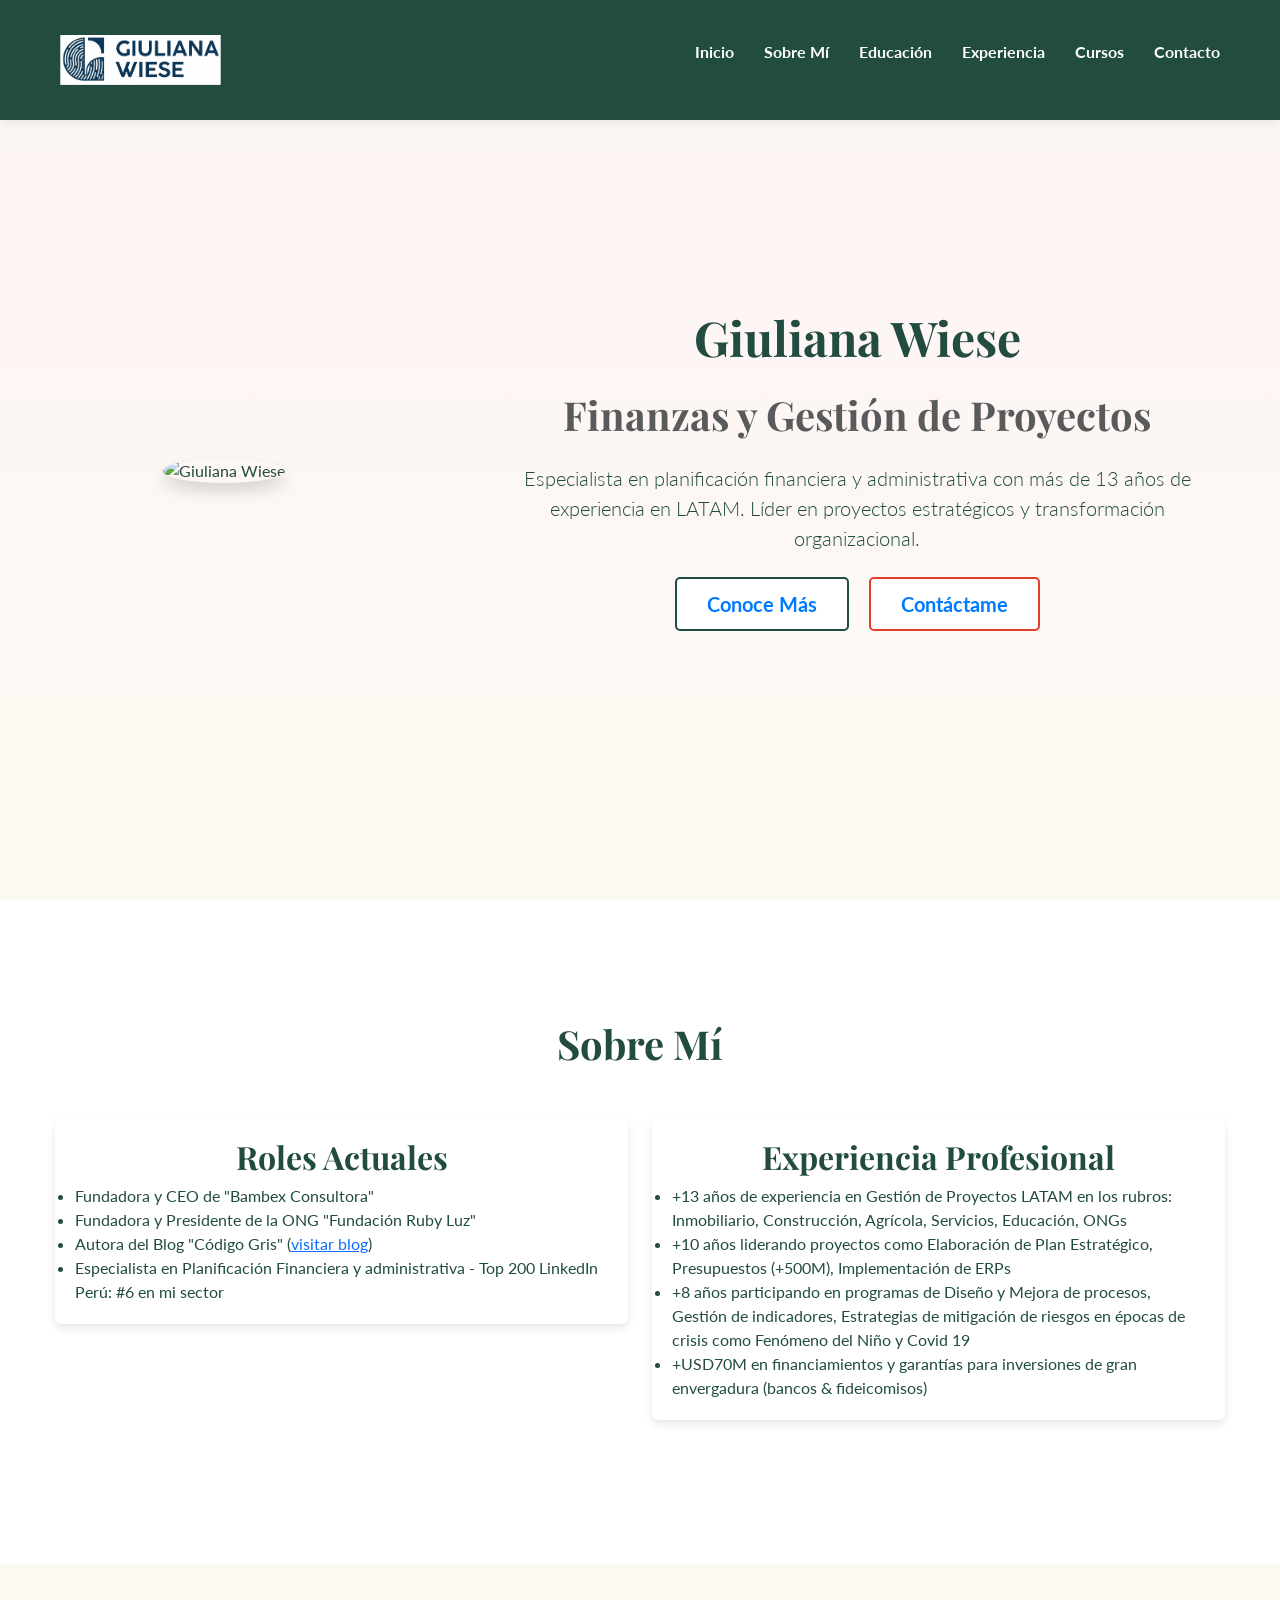
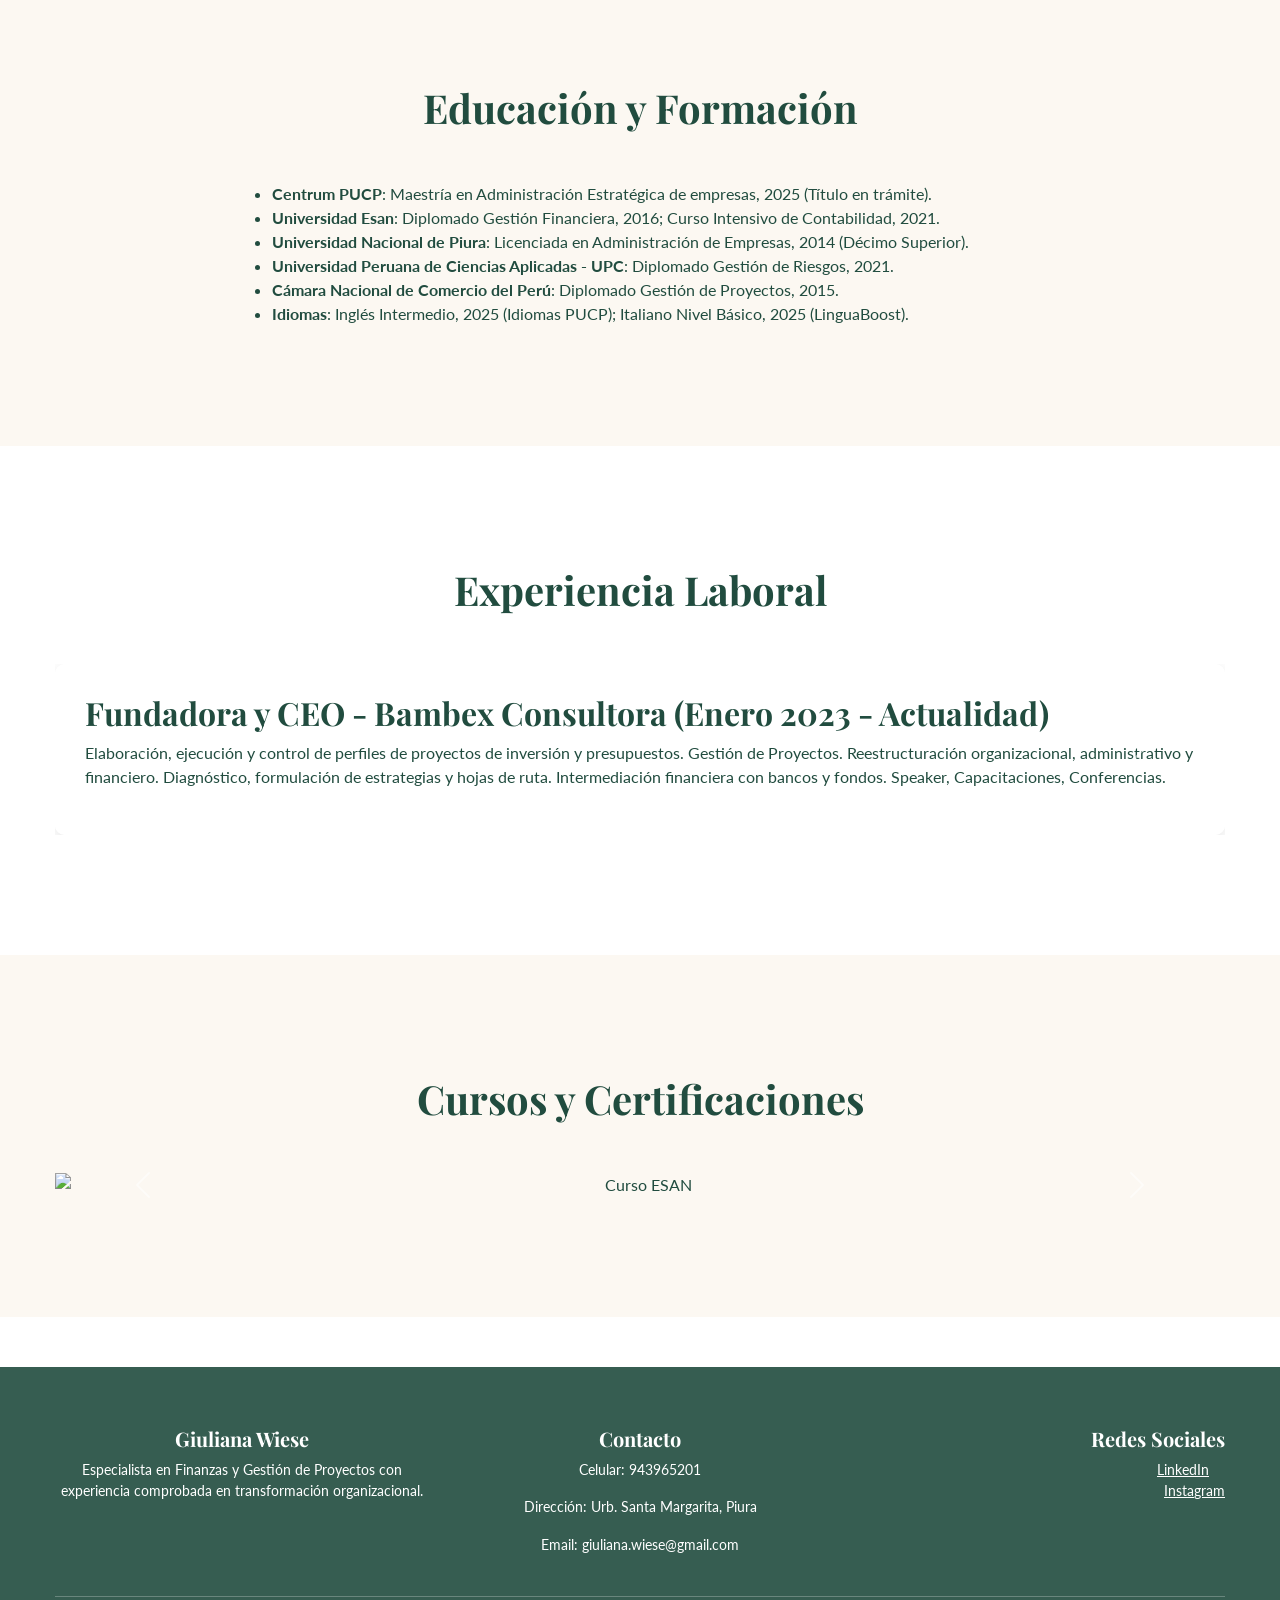
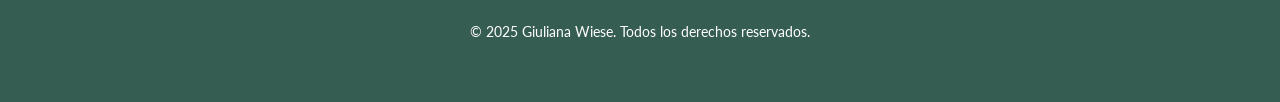
==== index.html @ 608adc3a "fg" ====
<!DOCTYPE html>
<html lang="es">
<head>
    <meta charset="UTF-8">
    <meta name="viewport" content="width=device-width, initial-scale=1.0">
    <title>Giuliana Wiese</title>

    <!-- LOGO IDEA - ICONO DEL NAVEGADOR -->
    <link rel="shortcut icon" href="IMG/logo Giuliana Wiese.svg" type="image/x-icon">

    <!-- Bootstrap CSS -->
    <link href="https://cdn.jsdelivr.net/npm/bootstrap@5.3.3/dist/css/bootstrap.min.css" rel="stylesheet">
    <!-- Google Fonts -->
    <link href="https://fonts.googleapis.com/css2?family=Playfair+Display:wght@400;700&family=Lato:wght@300;400;700&display=swap" rel="stylesheet">

    <link rel="stylesheet" href="css/styles.css">
</head>
<body class="page-gradient">
    <script src="https://kit.fontawesome.com/812c8ee19a.js" crossorigin="anonymous"></script>

<header class="header">
    <div class="container">
        <img src="IMG/Giuliana Wiese.svg" alt="Logo Giuliana Wiese" class="logo">
        
        <button class="nav-toggle" aria-label="Abrir menú">
            <i class="fa-solid fa-bars"></i>
        </button>

        <nav class="nav">
            <ul class="nav-menu">
                <li><a href="#inicio">Inicio</a></li>
                <li><a href="#sobre-mi">Sobre Mí</a></li>
                <li><a href="#educacion">Educación</a></li>
                <li><a href="#proyectos">Experiencia</a></li>
                <li><a href="#cursos">Cursos</a></li>
                <li><a href="#footer">Contacto</a></li>
            </ul>
        </nav>
    </div>
</header>

    <section id="inicio" class="hero">
        <div class="container">
            <div class="row align-items-center">
                <div class="col-md-4 col-12 text-center">
                    <img src="https://media.licdn.com/dms/image/v2/D4E03AQEKpZfNexnn1A/profile-displayphoto-crop_800_800/B4EZsaO39dKgAI-/0/1765671667204?e=1768435200&v=beta&t=50oir6DM-C23G1KbTkxs_FndCdaPCpqLBqgyTLRrye8" alt="Giuliana Wiese" class="hero-photo img-fluid rounded-circle shadow">
                </div>
                <div class="col-md-8 col-12">
                    <h1 class="mb-4">Giuliana Wiese</h1>
                    <h2 class="mb-4 text-muted">Finanzas y Gestión de Proyectos</h2>
                    <p class="lead mb-4">Especialista en planificación financiera y administrativa con más de 13 años de experiencia en LATAM. Líder en proyectos estratégicos y transformación organizacional.</p>
                    <a href="#sobre-mi" class="btn btn-lg me-3">Conoce Más</a>
                    <a href="wa.link/rp80px" class="btn btn-outline-accent btn-lg">Contáctame</a>
                </div>
            </div>
        </div>
    </section>

    <section id="sobre-mi" class="section">
        <div class="container">
            <h2>Sobre Mí</h2>
            <div class="row text-center mt-5">
                <div class="col-md-6 mb-4">
                    <div class="metric-card">
                        <i class="fas fa-user-tie fa-3x mb-3"></i>
                        <h3>Roles Actuales</h3>
                        <ul class="activity-list">
                            <li>Fundadora y CEO de "Bambex Consultora"</li>
                            <li>Fundadora y Presidente de la ONG "Fundación Ruby Luz"</li>
                            <li>Autora del Blog "Código Gris" (<a href="https://codigogris.blogspot.com/" target="_blank">visitar blog</a>)</li>
                            <li>Especialista en Planificación Financiera y administrativa - Top 200 LinkedIn Perú: #6 en mi sector</li>
                        </ul>
                    </div>
                </div>
                <div class="col-md-6 mb-4">
                    <div class="metric-card">
                        <i class="fas fa-briefcase fa-3x mb-3"></i>
                        <h3>Experiencia Profesional</h3>
                        <ul class="activity-list">
                            <li>+13 años de experiencia en Gestión de Proyectos LATAM en los rubros: Inmobiliario, Construcción, Agrícola, Servicios, Educación, ONGs</li>
                            <li>+10 años liderando proyectos como Elaboración de Plan Estratégico, Presupuestos (+500M), Implementación de ERPs</li>
                            <li>+8 años participando en programas de Diseño y Mejora de procesos, Gestión de indicadores, Estrategias de mitigación de riesgos en épocas de crisis como Fenómeno del Niño y Covid 19</li>
                            <li>+USD70M en financiamientos y garantías para inversiones de gran envergadura (bancos & fideicomisos)</li>
                        </ul>
                    </div>
                </div>
            </div>
        </div>
    </section>

    <section id="educacion" class="section bg-light">
        <div class="container">
            <h2>Educación y Formación</h2>
            <ul>
                <li><strong>Centrum PUCP</strong>: Maestría en Administración Estratégica de empresas, 2025 (Título en trámite).</li>
                <li><strong>Universidad Esan</strong>: Diplomado Gestión Financiera, 2016; Curso Intensivo de Contabilidad, 2021.</li>
                <li><strong>Universidad Nacional de Piura</strong>: Licenciada en Administración de Empresas, 2014 (Décimo Superior).</li>
                <li><strong>Universidad Peruana de Ciencias Aplicadas - UPC</strong>: Diplomado Gestión de Riesgos, 2021.</li>
                <li><strong>Cámara Nacional de Comercio del Perú</strong>: Diplomado Gestión de Proyectos, 2015.</li>
                <li><strong>Idiomas</strong>: Inglés Intermedio, 2025 (Idiomas PUCP); Italiano Nivel Básico, 2025 (LinguaBoost).</li>
            </ul>
        </div>
    </section>

    <section id="proyectos" class="section">
        <div class="container">
            <h2>Experiencia Laboral</h2>
            <div id="proyectosCarousel" class="carousel slide" data-bs-ride="carousel">
                <div class="carousel-inner">
                    <div class="carousel-item active">
                        <div class="proyecto">
                            <h3>Fundadora y CEO - Bambex Consultora (Enero 2023 - Actualidad)</h3>
                            <p>Elaboración, ejecución y control de perfiles de proyectos de inversión y presupuestos. Gestión de Proyectos. Reestructuración organizacional, administrativo y financiero. Diagnóstico, formulación de estrategias y hojas de ruta. Intermediación financiera con bancos y fondos. Speaker, Capacitaciones, Conferencias.</p>
                        </div>
                    </div>
                    <div class="carousel-item">
                        <div class="proyecto">
                            <h3>Jefa de Administración y Finanzas - Inmobiliaria Miraflores del Perú SAC (Febrero 2015 - Diciembre 2022)</h3>
                            <p>Negociación en tasaciones de USD50M (aumento 80%). Reestructuración de deuda USD30M. Gestión Reactiva Perú S/.10M. Automatización de reportes (reducción de 15 días a 1). Elaboración y control de presupuestos USD50M-500M. Intermediación con bancos, manejo de garantías.</p>
                        </div>
                    </div>
                    <div class="carousel-item">
                        <div class="proyecto">
                            <h3>Analista de Proyectos Nacionales - Grupo Inversiones San José SAC (Mayo 2014 - Enero 2015)</h3>
                            <p>Reconstrucción de flujo de caja de 8 años en 4 meses. Implementación ERP Nisira en 3 meses. Elaboración de proyecciones inmobiliarias y agrícolas de 10+ años. Control presupuestal y evaluación de procesos.</p>
                        </div>
                    </div>
                </div>
                <button class="carousel-control-prev" type="button" data-bs-target="#proyectosCarousel" data-bs-slide="prev">
                    <span class="carousel-control-prev-icon" aria-hidden="true"></span>
                    <span class="visually-hidden">Previous</span>
                </button>
                <button class="carousel-control-next" type="button" data-bs-target="#proyectosCarousel" data-bs-slide="next">
                    <span class="carousel-control-next-icon" aria-hidden="true"></span>
                    <span class="visually-hidden">Next</span>
                </button>
            </div>
        </div>
    </section>

    <section id="cursos" class="section bg-light">
        <div class="container">
            <h2>Cursos y Certificaciones</h2>
            <div id="cursosCarousel" class="carousel slide" data-bs-ride="carousel">
                <div class="carousel-inner">
                    <div class="carousel-item active">
                        <img src="https://capacitaciones.fri-esan.edu.pe/upload/certificates/174352535967ec15ef58862-certificado%20curso%20.png" alt="Curso ESAN" class="d-block w-100">
                    </div>
                    <div class="carousel-item">
                        <img src="https://media.licdn.com/dms/image/v2/D4E22AQFYQ2NC1xnrow/feedshare-shrink_800/B4EZf3nHykHIAo-/0/1752205920283?e=2147483647&v=beta&t=PQYi19k3oQAfQqUS75nJ3C7Ima34NGa8TEet9ImayVM" alt="Curso PUCP" class="d-block w-100">
                    </div>
                    <div class="carousel-item">
                        <img src="https://postgrado.upc.edu.pe/landings/images/certificados/certificacion-en-lean-construction-management.jpg" alt="Curso UPC" class="d-block w-100">
                    </div>
                </div>
                <button class="carousel-control-prev" type="button" data-bs-target="#cursosCarousel" data-bs-slide="prev">
                    <span class="carousel-control-prev-icon" aria-hidden="true"></span>
                    <span class="visually-hidden">Previous</span>
                </button>
                <button class="carousel-control-next" type="button" data-bs-target="#cursosCarousel" data-bs-slide="next">
                    <span class="carousel-control-next-icon" aria-hidden="true"></span>
                    <span class="visually-hidden">Next</span>
                </button>
            </div>
        </div>
    </section>

    <footer id="footer" class="footer">
        <div class="container">
            <div class="row">
                <div class="col-md-4">
                    <h5>Giuliana Wiese</h5>
                    <p>Especialista en Finanzas y Gestión de Proyectos con experiencia comprobada en transformación organizacional.</p>
                </div>
                <div class="col-md-4">
                    <h5>Contacto</h5>
                    <p><i class="fas fa-phone"></i> Celular: 943965201</p>
                    <p><i class="fas fa-map-marker-alt"></i> Dirección: Urb. Santa Margarita, Piura</p>
                    <p><i class="fas fa-envelope"></i> Email: giuliana.wiese@gmail.com</p>
                </div>
                <div class="col-md-4 text-md-end">
                    <h5>Redes Sociales</h5>
                    <a href="https://pe.linkedin.com/in/giuliana-wiese" target="_blank" class="text-white me-3"><i class="fab fa-linkedin"></i> LinkedIn</a><br>
                    <a href="https://www.instagram.com/giuliana.wiese/" target="_blank" class="text-white"><i class="fab fa-instagram"></i> Instagram</a>
                </div>
            </div>
            <hr class="my-4">
            <p class="mb-0">© 2025 Giuliana Wiese. Todos los derechos reservados.</p>
        </div>
    </footer>

    <script src="js/script.js"></script>
    <!-- Bootstrap JS -->
    <script src="https://cdn.jsdelivr.net/npm/bootstrap@5.3.3/dist/js/bootstrap.bundle.min.js"></script>
    <script>
    const navToggle = document.querySelector(".nav-toggle");
    const navMenu = document.querySelector(".nav");

    navToggle.addEventListener("click", () => {
        navMenu.classList.toggle("active");
    });
    </script>
</body>
</html>
---- css/styles.css ----
/* Reset básico */
* {
    margin: 0;
    padding: 0;
    box-sizing: border-box;
}

:root {
    --blue-50: #e9f5ff;
    --primary: #214C3F; /* Verde oscuro predominante */
    --accent: #E33E2B; /* Rojo sutil */
    --background: #FCF8F2; /* Crema claro */
    --text: #214C3F; /* Verde oscuro */
    --shadow: rgba(33, 76, 63, 0.1);
}

body {
    font-family: 'Lato', sans-serif;
    background: linear-gradient(180deg, var(--background) 0%, rgba(227, 62, 43, 0.05) 30%, rgba(252, 248, 242, 0.9) 70%, var(--background) 100%);
    background-attachment: fixed;
    background-repeat: no-repeat;
    background-size: cover;
    color: var(--text);
}

/* Tipografía profesional */
h1, h2, h3, h4, h5, h6 {
    font-family: 'Playfair Display', serif;
    font-weight: 700;
    color: var(--primary-dark);
}

h1 {
    font-size: 3rem;
}

h2 {
    font-size: 2.5rem;
}

h3 {
    font-size: 2rem;
}

/* Ensure html/body take full height so gradient fills page */
html, body {
    height: 100%;
}

/* Class applied to body to guarantee gradient covers full viewport and content */
.page-gradient {
    min-height: 100vh;
}

.container {
    max-width: 1200px;
    margin: 20px auto;
    padding: 0 15px;
}

.header {
    background: var(--primary);
    box-shadow: 0 2px 10px var(--shadow);
    position: fixed;
    width: 100%;
    top: 0;
    z-index: 1000;
}

.header .container {
    display: flex;
    justify-content: space-between;
    align-items: center;
    padding: 15px 20px;
}

.logo {
    height: 50px;
}

.nav ul {
    display: flex;
    list-style: none;
}

.nav ul li {
    margin-left: 30px;
}

.nav ul li a {
    text-decoration: none;
    color: #ffffff; /* blanco sobre header azul */
    font-weight: bold;
    transition: color 0.3s;
}

.nav ul li a:hover {
    color: #cfeaff;
}

.btn {
    background-color: var(--primary);
    color: #ffffff;
    padding: 10px 30px;
    border-radius: 5px;
    text-decoration: none;
    font-weight: bold;
    transition: background-color 0.3s;
    border: 2px solid var(--primary);
}
.btn:hover {
    background-color: var(--accent);
    border-color: var(--accent);
}

.btn-outline-accent {
    background-color: transparent;
    color: var(--accent);
    border: 2px solid var(--accent);
}

.btn-outline-accent:hover {
    background-color: var(--accent);
    color: white;
}

.hero .col-md-4 {
    padding-right: 3rem;
}

.hero .col-md-8 {
    padding-left: 3rem;
}

@media (max-width: 767px) {
    .hero .col-md-4,
    .hero .col-md-8 {
        padding-left: 1rem;
        padding-right: 1rem;
    }
    
    .hero-photo {
        max-width: 200px;
    }
}

.hero {
    background: transparent;
    min-height: 100vh;
    display: flex;
    align-items: center;
    justify-content: center;
    position: relative;
    padding: 100px 20px 60px; /* Top padding for fixed header */
    text-align: center;
}

.hero-content {
    position: relative;
    z-index: 1;
    display: flex;
    justify-content: space-between;
    align-items: center;
    width: 100%;
    max-width: 1200px;
    padding: 0 20px;
}

.hero-left {
    flex: 1;
    text-align: left;
}

.hero-left h1 {
    font-size: 4rem;
    margin-bottom: 20px;
}

.hero-left p {
    font-size: 1.5rem;
    margin-bottom: 30px;
}

.hero-right {
    flex: 1;
    display: flex;
    justify-content: flex-end;
}

.hero-photo {
    max-width: 400px;
    opacity: 1;
    border-radius: 20%;
}

.btn {
    background-color: #ffffff;
    color: #007bff;
    padding: 10px 30px;
    border-radius: 5px;
    text-decoration: none;
    font-weight: bold;
    transition: background-color 0.3s;
}

.btn:hover {
    background-color: #e6f0ff;
}

.section {
    padding: 100px 0;
    text-align: center;
    background: transparent;
}

.section h2 {
    font-size: 2.5rem;
    margin-bottom: 50px;
    color: var(--primary-dark);
}

.bg-light {
    background: var(--background) !important;
}

.section ul {
    list-style-type: disc;
    max-width: 800px;
    margin: 0 auto;
    text-align: left;
}

.bg-light {
    background: transparent;
}

.proyectos-grid {
    display: grid;
    grid-template-columns: repeat(auto-fit, minmax(300px, 1fr));
    gap: 30px;
}

.proyecto {
    background: rgba(255,255,255,0.95);
    padding: 30px;
    border-radius: 10px;
    box-shadow: 0 4px 15px rgba(0, 0, 0, 0.1);
    text-align: left;
}

.metric-card {
    background: rgba(255,255,255,0.95);
    border-radius: 8px;
    padding: 20px;
    box-shadow: 0 4px 8px rgba(0,0,0,0.1);
    transition: transform 0.3s ease;
    text-align: center;
}

.metric-card:hover {
    transform: translateY(-5px);
}

.metric-card i {
    color: var(--primary);
}

.activity-list li {
    transition: transform 0.3s ease;
}

.activity-list li:hover {
    transform: scale(1.05);
}

.activity-list {
    text-align: left;
    list-style: none;
    padding: 0;
}

.cursos-grid {
    display: flex;
    justify-content: center;
    gap: 30px;
    flex-wrap: wrap;
}

.cursos-grid img {
    width: 300px;
    height: auto;
    border-radius: 10px;
    box-shadow: 0 4px 15px rgba(0, 0, 0, 0.1);
}

.footer {
    background: linear-gradient(to right, var(--primary-dark), var(--primary));
    color: white;
    text-align: center;
    padding: 20px 0;
    margin-top: 50px;
}

/* Estilo del botón */
.nav-toggle {
    display: none; /* Se oculta en PC */
    background: transparent;
    border: none;
    cursor: pointer;
    /* Estilo del icono de FontAwesome */
    font-size: 30px; 
    color: #333; 
}

/* Responsivo */
@media (max-width: 768px) {
    .hero-content {
        flex-direction: column;
    }
    .hero-left {
        text-align: center;
    }
    .hero-right {
        margin-top: 20px;
        justify-content: center;
    }
    .hero-left h1 {
        font-size: 3rem;
    }
    .nav ul {
        flex-direction: column;
    }
    .nav ul li {
        margin: 10px 0;
    }
    .nav-toggle {
        display: block; /* Mostrar icono de barras */
    }

    .nav {
        /* 1. Posicionamiento */
        position: absolute;
        top: 100%; /* Aparece justo debajo del header */
        left: 0;
        width: 100%;
        background-color: #f8f8f8;
        
        /* 2. El truco del deslizamiento */
        max-height: 0;        /* Altura inicial cero */
        overflow: hidden;    /* Esconde lo que se sale de la caja */
        opacity: 0;          /* Totalmente transparente */
        transition: max-height 0.4s ease-in-out, opacity 0.3s ease; 
    }

    /* 3. Estado cuando el menú está ABIERTO */
    .nav.active {
        max-height: 500px;   /* Un valor mayor al tamaño real del menú */
        opacity: 1;          /* Se vuelve visible */
    }

    /* Estilos de la lista */
    .nav-menu {
        flex-direction: column;
        padding: 20px;
        list-style: none;
    }

    .nav-menu li {
        margin: 10px 0;
        border-bottom: 1px solid #ddd; /* Separador opcional */
    }
}
.section {
    opacity: 0;
    transform: translateY(50px);
    transition: opacity 0.5s ease, transform 0.5s ease;
}

.section.visible {
    opacity: 1;
    transform: translateY(0);
}

.proyecto {
    transition: transform 0.3s ease;
}

.hero-content {
    opacity: 0;
    transition: opacity 1s ease;
}

.hero-content.visible {
    opacity: 1;
}

.footer {
    background: rgba(33, 76, 63, 0.9);
    color: white;
    text-align: center;
    padding: 40px 20px;
    font-size: 0.9rem;
}
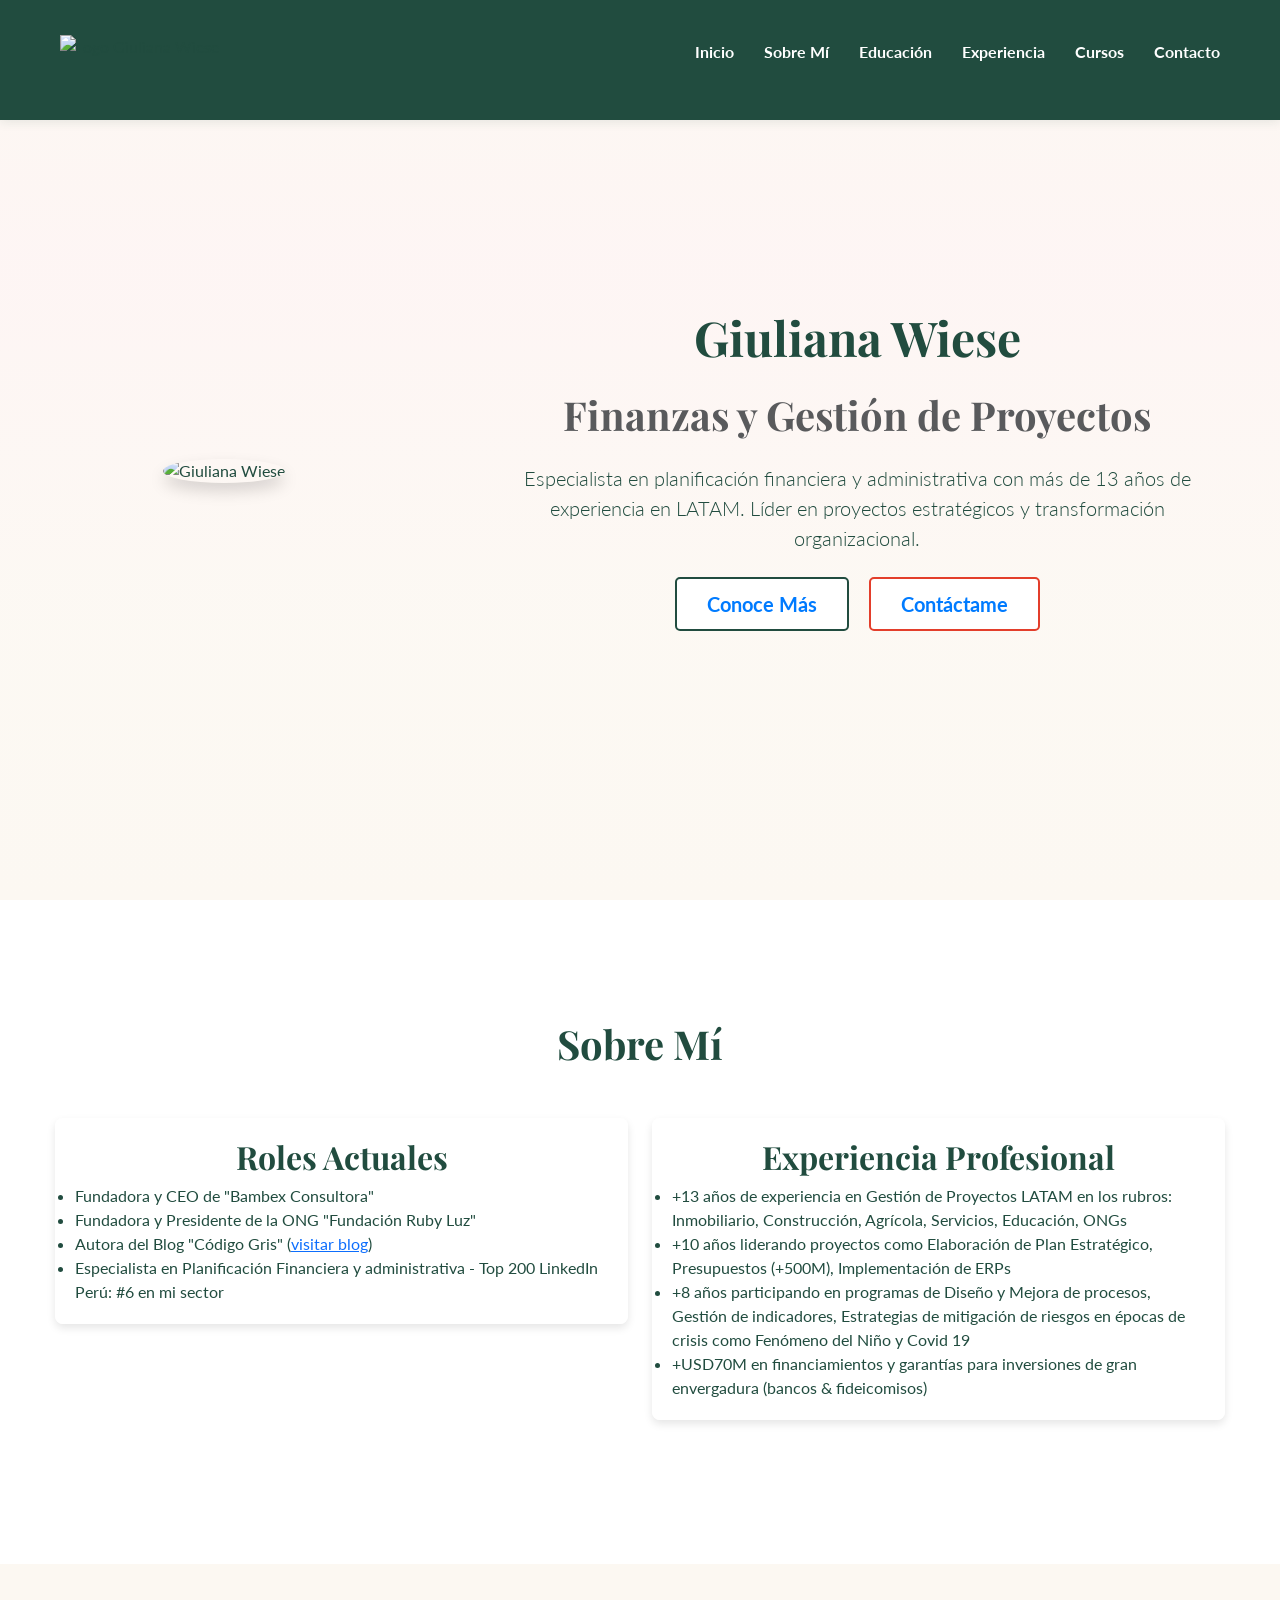
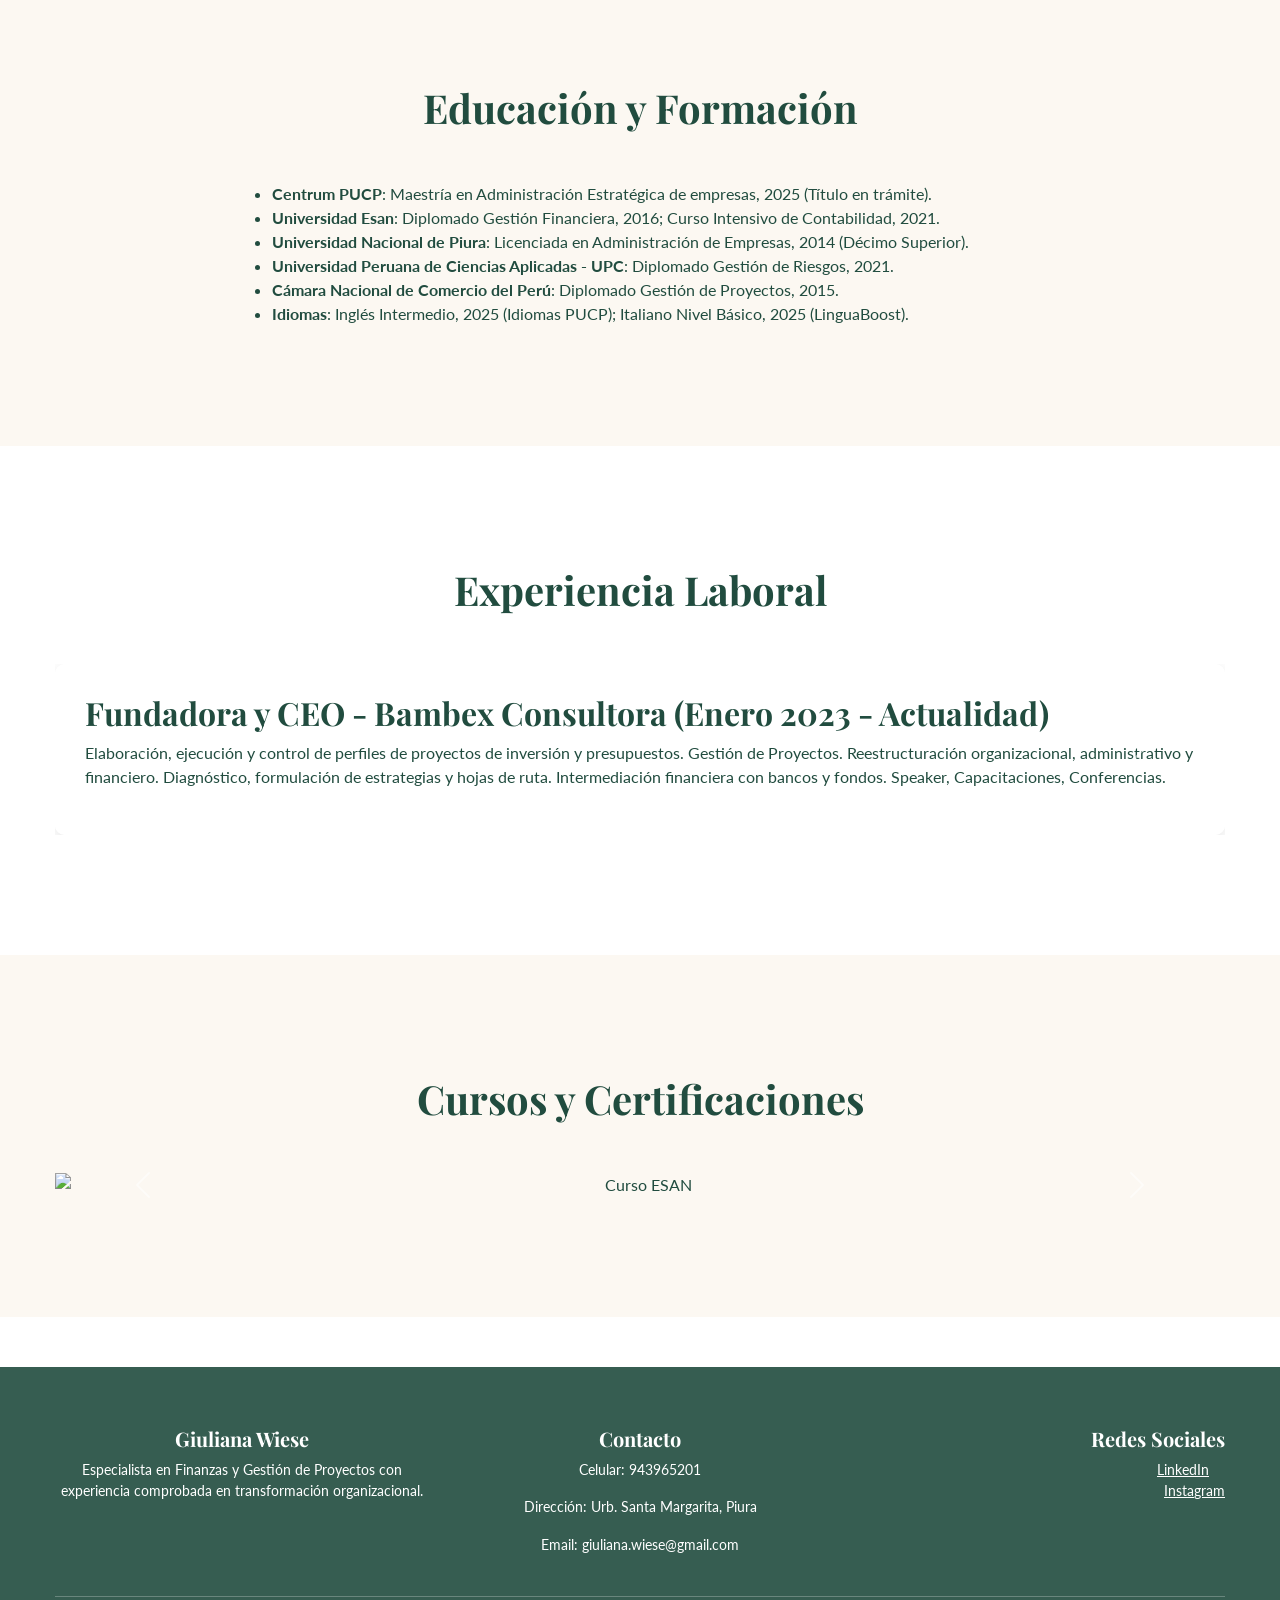
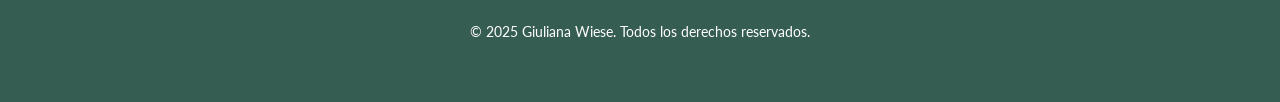
==== commit 2c05cd49: "gt" ====
--- a/index.html
+++ b/index.html
@@ -6,7 +6,7 @@
     <title>Giuliana Wiese</title>
 
     <!-- LOGO IDEA - ICONO DEL NAVEGADOR -->
-    <link rel="shortcut icon" href="IMG/logo Giuliana Wiese.svg" type="image/x-icon">
+    <link rel="shortcut icon" href="img/logo Giuliana Wiese.svg" type="image/x-icon">
 
     <!-- Bootstrap CSS -->
     <link href="https://cdn.jsdelivr.net/npm/bootstrap@5.3.3/dist/css/bootstrap.min.css" rel="stylesheet">
@@ -20,7 +20,7 @@
 
 <header class="header">
     <div class="container">
-        <img src="IMG/Giuliana Wiese.svg" alt="Logo Giuliana Wiese" class="logo">
+        <img src="img/Giuliana Wiese.svg" alt="Logo Giuliana Wiese" class="logo">
         
         <button class="nav-toggle" aria-label="Abrir menú">
             <i class="fa-solid fa-bars"></i>
@@ -50,7 +50,7 @@
                     <h2 class="mb-4 text-muted">Finanzas y Gestión de Proyectos</h2>
                     <p class="lead mb-4">Especialista en planificación financiera y administrativa con más de 13 años de experiencia en LATAM. Líder en proyectos estratégicos y transformación organizacional.</p>
                     <a href="#sobre-mi" class="btn btn-lg me-3">Conoce Más</a>
-                    <a href="wa.link/rp80px" class="btn btn-outline-accent btn-lg">Contáctame</a>
+                    <a href="https://api.whatsapp.com/send?phone=+51943652011&text=%C2%A1Hola,%20Giuliana!%20Vi%20tu%20trabajo%20y%20me%20interesa%20%5BSERVICIO%5D.%20Mi%20proyecto%20trata%20sobre%20%5BTU%20IDEA%5D%20y%20me%20gustar%C3%ADa%20recibir%20informaci%C3%B3n%20sobre%20costos%20y%20tiempos.%20Mi%20nombre%20es%20%5BNOMBRE%5D." class="btn btn-outline-accent btn-lg">Contáctame</a>
                 </div>
             </div>
         </div>
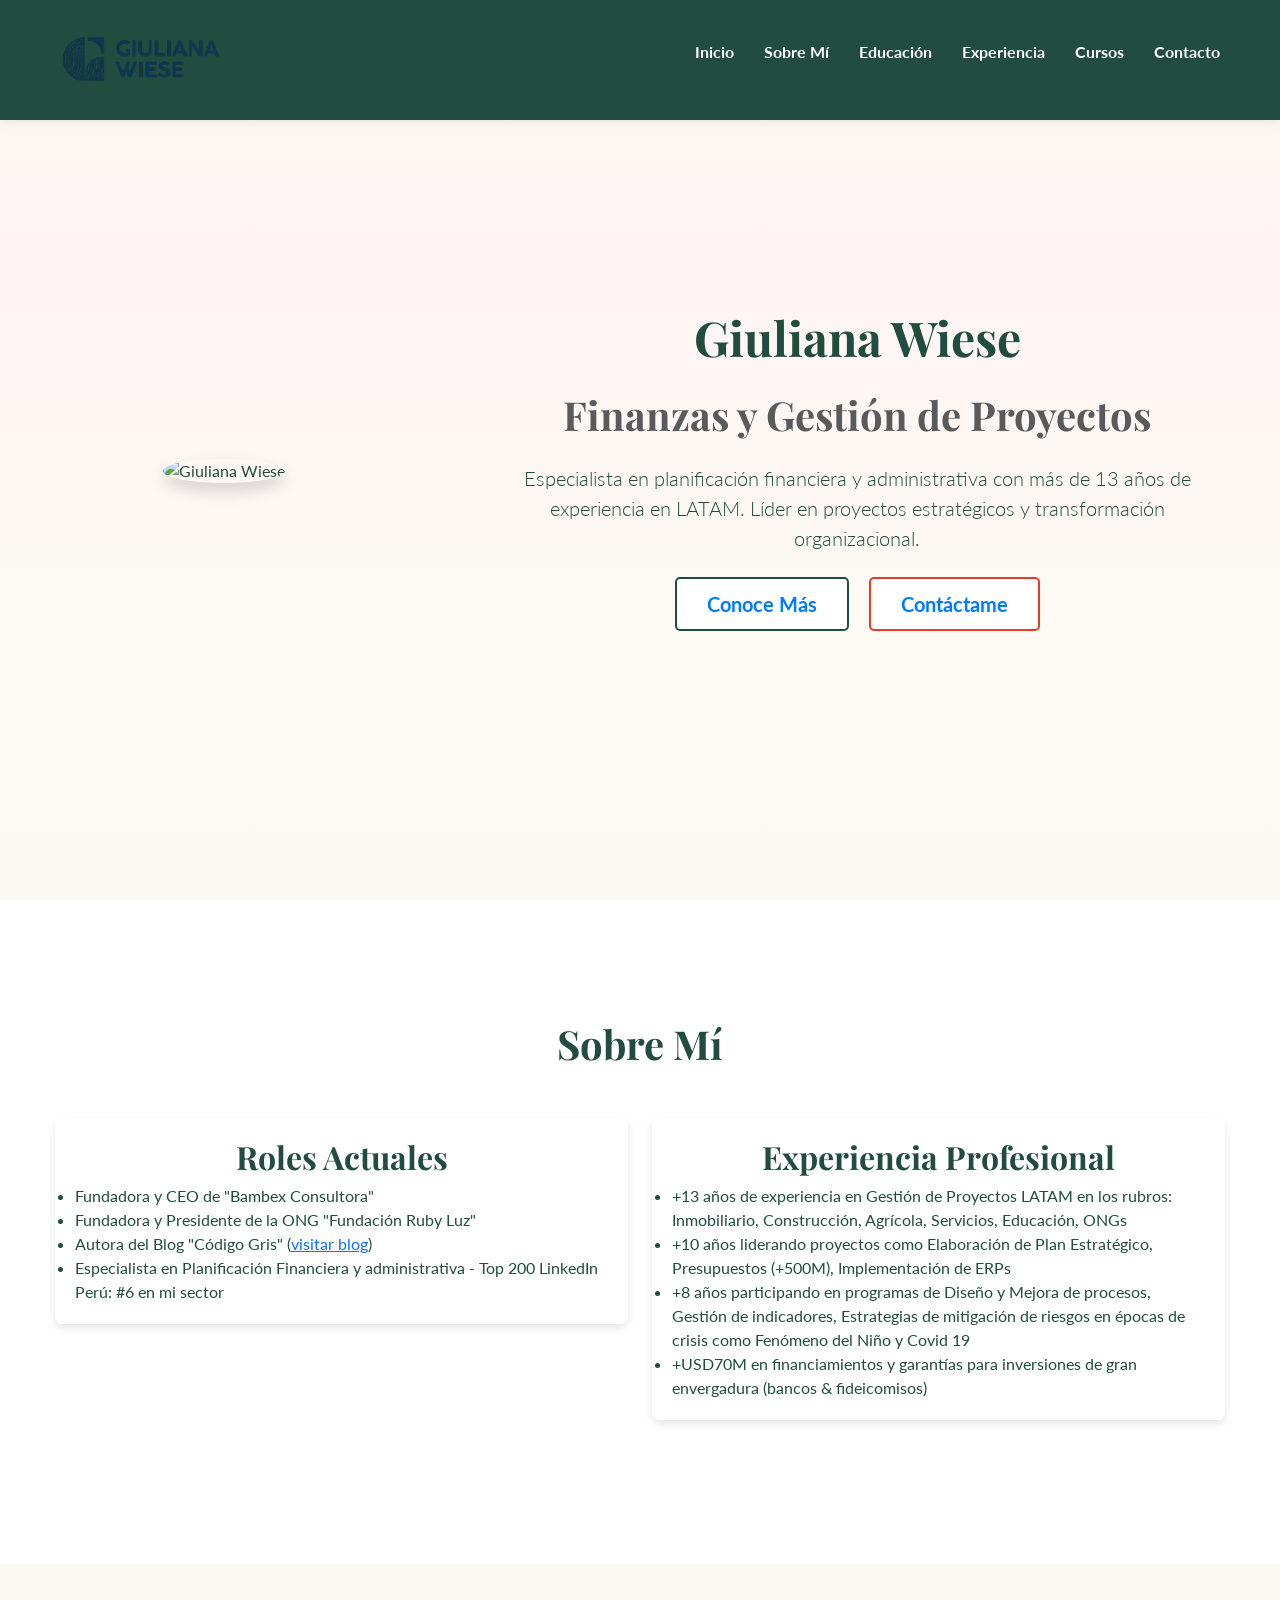
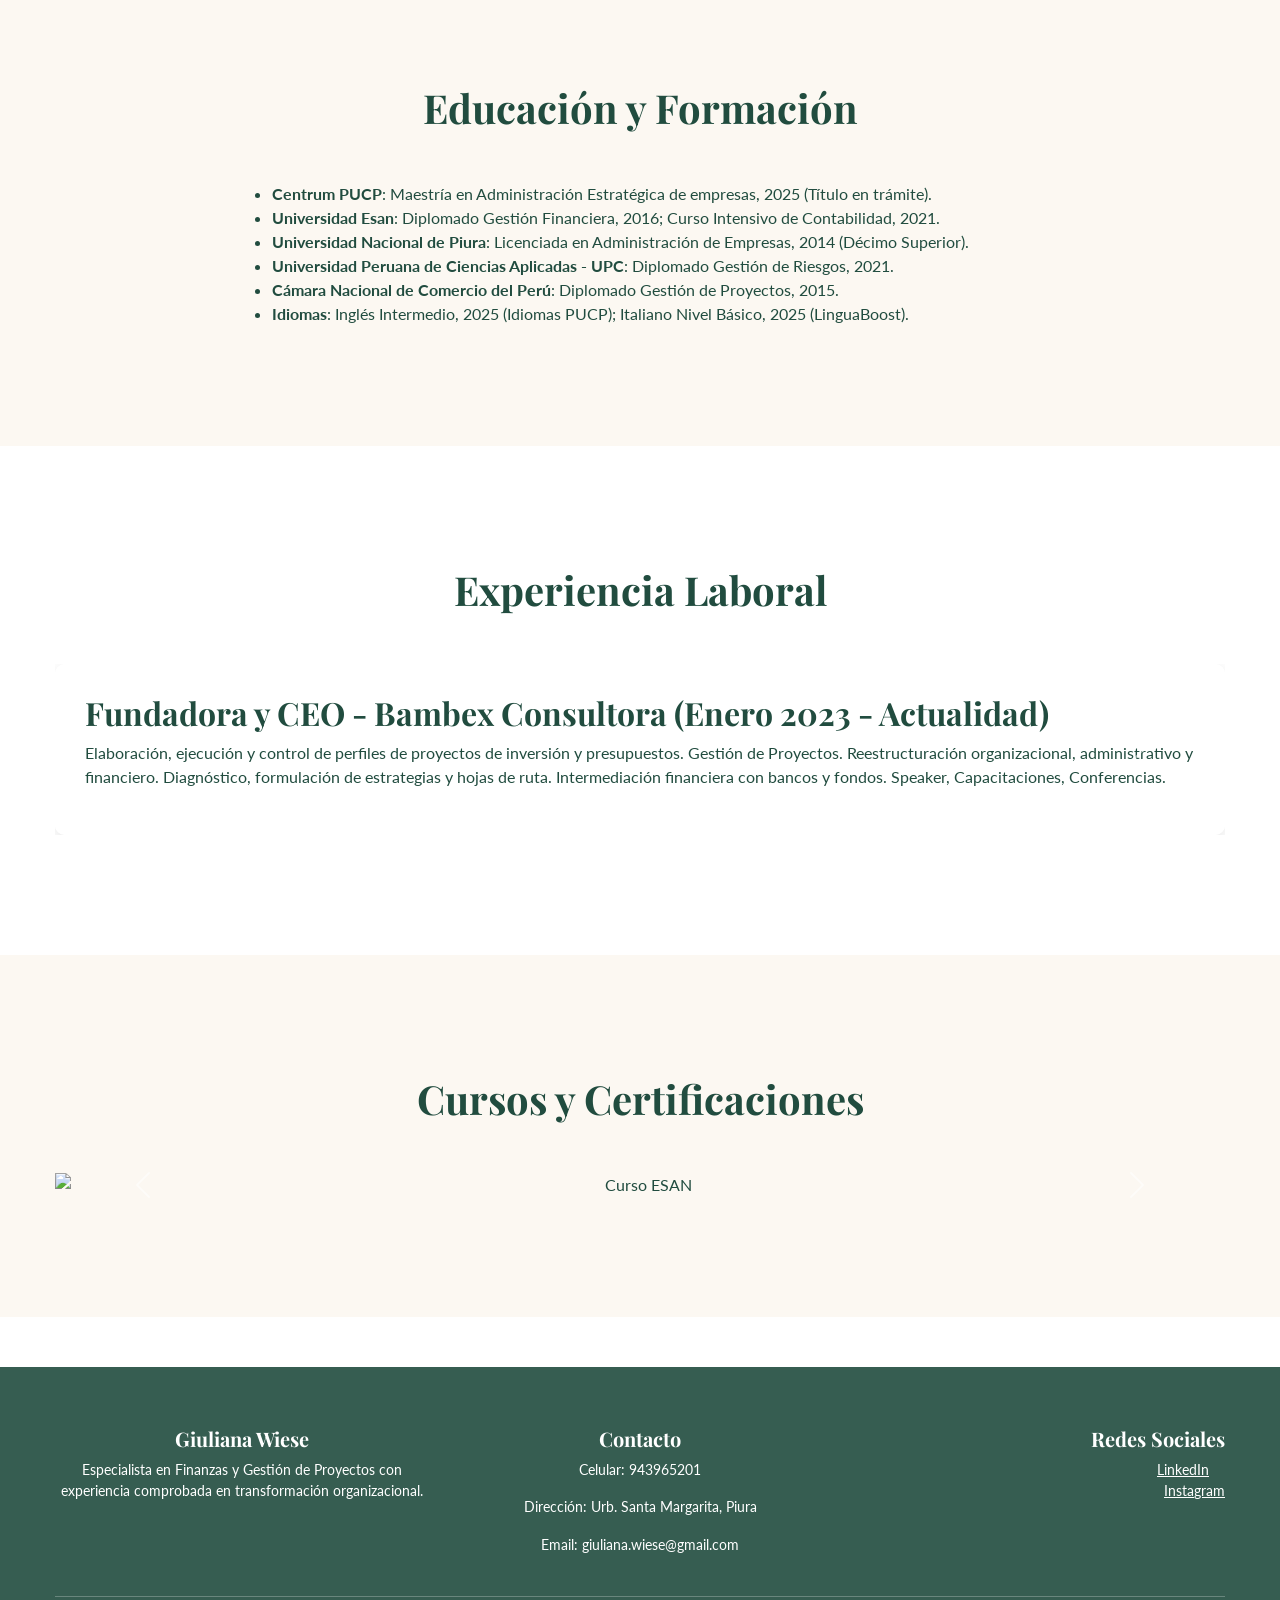
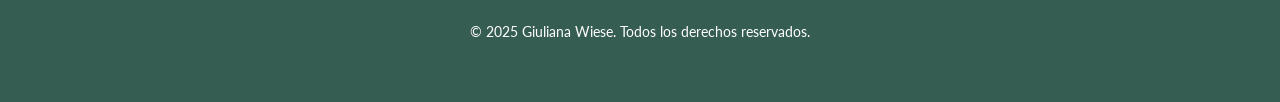
==== commit d3824685: "mnh" ====
--- a/index.html
+++ b/index.html
@@ -6,7 +6,7 @@
     <title>Giuliana Wiese</title>
 
     <!-- LOGO IDEA - ICONO DEL NAVEGADOR -->
-    <link rel="shortcut icon" href="img/logo Giuliana Wiese.svg" type="image/x-icon">
+    <link rel="shortcut icon" href="img/logo.svg" type="image/x-icon">
 
     <!-- Bootstrap CSS -->
     <link href="https://cdn.jsdelivr.net/npm/bootstrap@5.3.3/dist/css/bootstrap.min.css" rel="stylesheet">
@@ -20,7 +20,7 @@
 
 <header class="header">
     <div class="container">
-        <img src="img/Giuliana Wiese.svg" alt="Logo Giuliana Wiese" class="logo">
+        <img src="img/giu.svg" alt="Logo Giuliana Wiese" class="logo">
         
         <button class="nav-toggle" aria-label="Abrir menú">
             <i class="fa-solid fa-bars"></i>
@@ -50,7 +50,7 @@
                     <h2 class="mb-4 text-muted">Finanzas y Gestión de Proyectos</h2>
                     <p class="lead mb-4">Especialista en planificación financiera y administrativa con más de 13 años de experiencia en LATAM. Líder en proyectos estratégicos y transformación organizacional.</p>
                     <a href="#sobre-mi" class="btn btn-lg me-3">Conoce Más</a>
-                    <a href="https://api.whatsapp.com/send?phone=+51943652011&text=%C2%A1Hola,%20Giuliana!%20Vi%20tu%20trabajo%20y%20me%20interesa%20%5BSERVICIO%5D.%20Mi%20proyecto%20trata%20sobre%20%5BTU%20IDEA%5D%20y%20me%20gustar%C3%ADa%20recibir%20informaci%C3%B3n%20sobre%20costos%20y%20tiempos.%20Mi%20nombre%20es%20%5BNOMBRE%5D." class="btn btn-outline-accent btn-lg">Contáctame</a>
+                    <a href="https://wa.me/51943965201?text=Hola%20Giuliana,%20me%20gustaría%20contactarte" class="btn btn-outline-accent btn-lg">Contáctame</a>
                 </div>
             </div>
         </div>
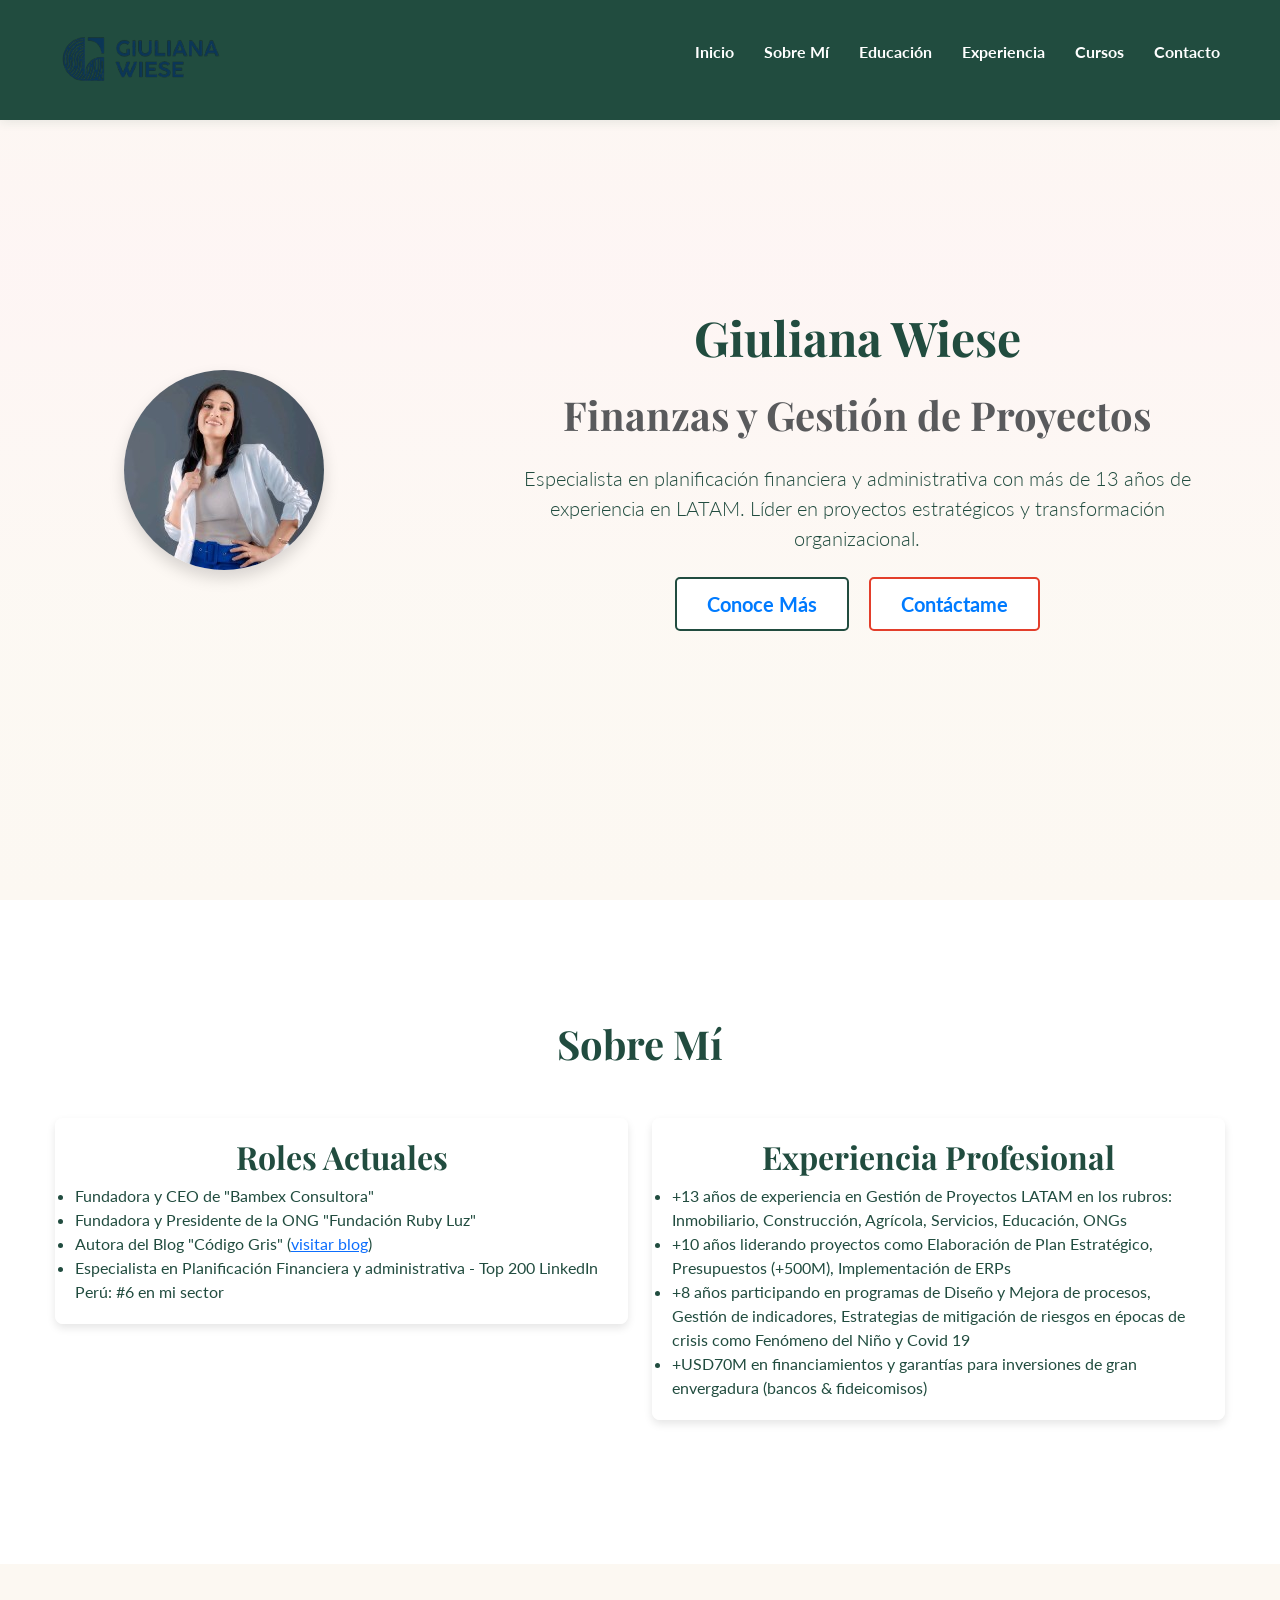
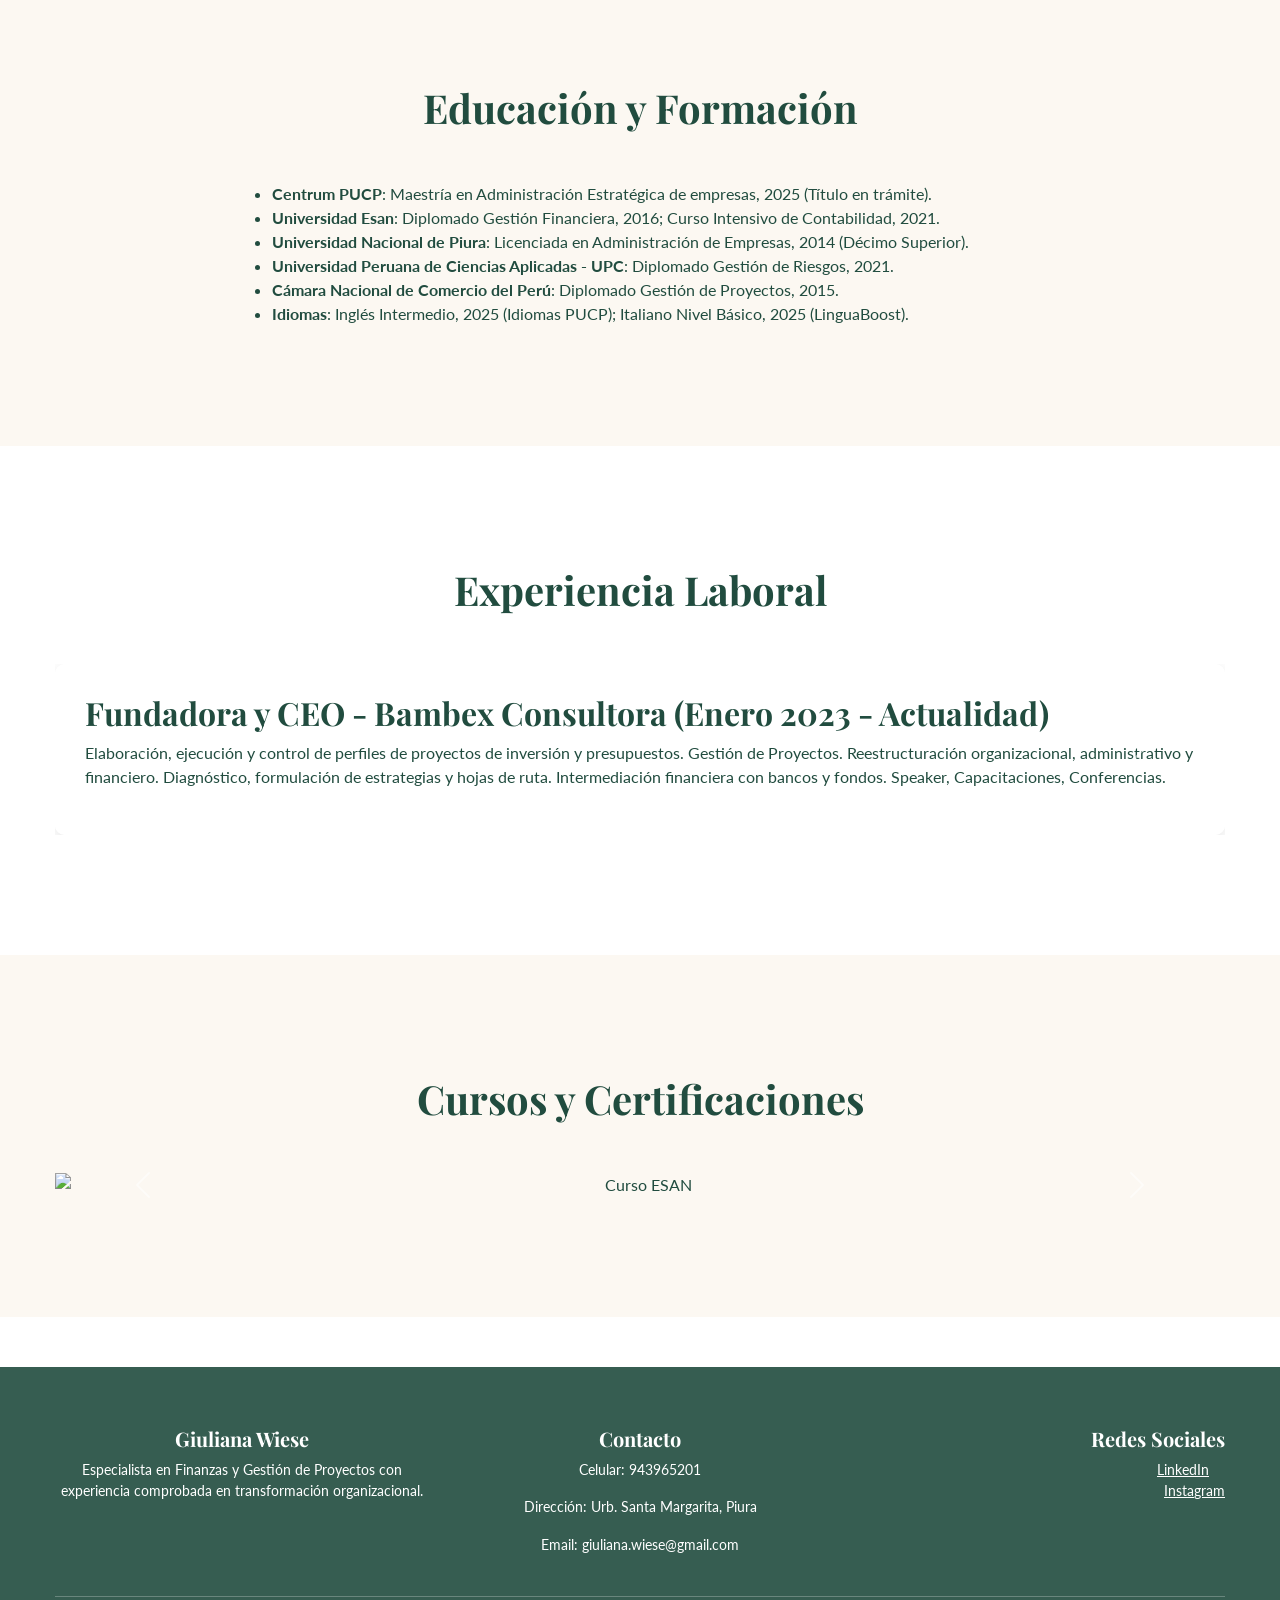
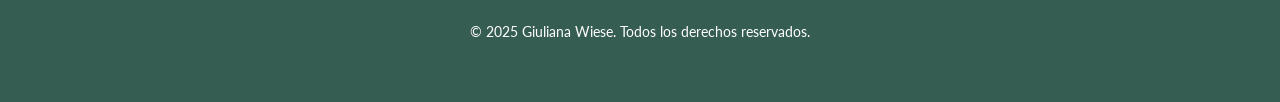
==== commit 95106317: "ghtr" ====
--- a/index.html
+++ b/index.html
@@ -5,7 +5,7 @@
     <meta name="viewport" content="width=device-width, initial-scale=1.0">
     <title>Giuliana Wiese</title>
 
-    <!-- LOGO IDEA - ICONO DEL NAVEGADOR -->
+    <!-- LOGO GIULIANA WIESE - ICONO DEL NAVEGADOR -->
     <link rel="shortcut icon" href="img/logo.svg" type="image/x-icon">
 
     <!-- Bootstrap CSS -->
@@ -43,14 +43,14 @@
         <div class="container">
             <div class="row align-items-center">
                 <div class="col-md-4 col-12 text-center">
-                    <img src="https://media.licdn.com/dms/image/v2/D4E03AQEKpZfNexnn1A/profile-displayphoto-crop_800_800/B4EZsaO39dKgAI-/0/1765671667204?e=1768435200&v=beta&t=50oir6DM-C23G1KbTkxs_FndCdaPCpqLBqgyTLRrye8" alt="Giuliana Wiese" class="hero-photo img-fluid rounded-circle shadow">
+                    <img src="img/GW.jpeg" alt="Giuliana Wiese" class="hero-photo img-fluid rounded-circle shadow">
                 </div>
                 <div class="col-md-8 col-12">
                     <h1 class="mb-4">Giuliana Wiese</h1>
                     <h2 class="mb-4 text-muted">Finanzas y Gestión de Proyectos</h2>
                     <p class="lead mb-4">Especialista en planificación financiera y administrativa con más de 13 años de experiencia en LATAM. Líder en proyectos estratégicos y transformación organizacional.</p>
                     <a href="#sobre-mi" class="btn btn-lg me-3">Conoce Más</a>
-                    <a href="https://wa.me/51943965201?text=Hola%20Giuliana,%20me%20gustaría%20contactarte" class="btn btn-outline-accent btn-lg">Contáctame</a>
+                    <a href="https://api.whatsapp.com/send?phone=+51943652011&text=%C2%A1Hola,%20Giuliana!%20Vi%20tu%20trabajo%20y%20me%20interesa%20%5BSERVICIO%5D.%20Mi%20proyecto%20trata%20sobre%20%5BTU%20IDEA%5D%20y%20me%20gustar%C3%ADa%20recibir%20informaci%C3%B3n%20sobre%20costos%20y%20tiempos.%20Mi%20nombre%20es%20%5BNOMBRE%5D." class="btn btn-outline-accent btn-lg">Contáctame</a>
                 </div>
             </div>
         </div>
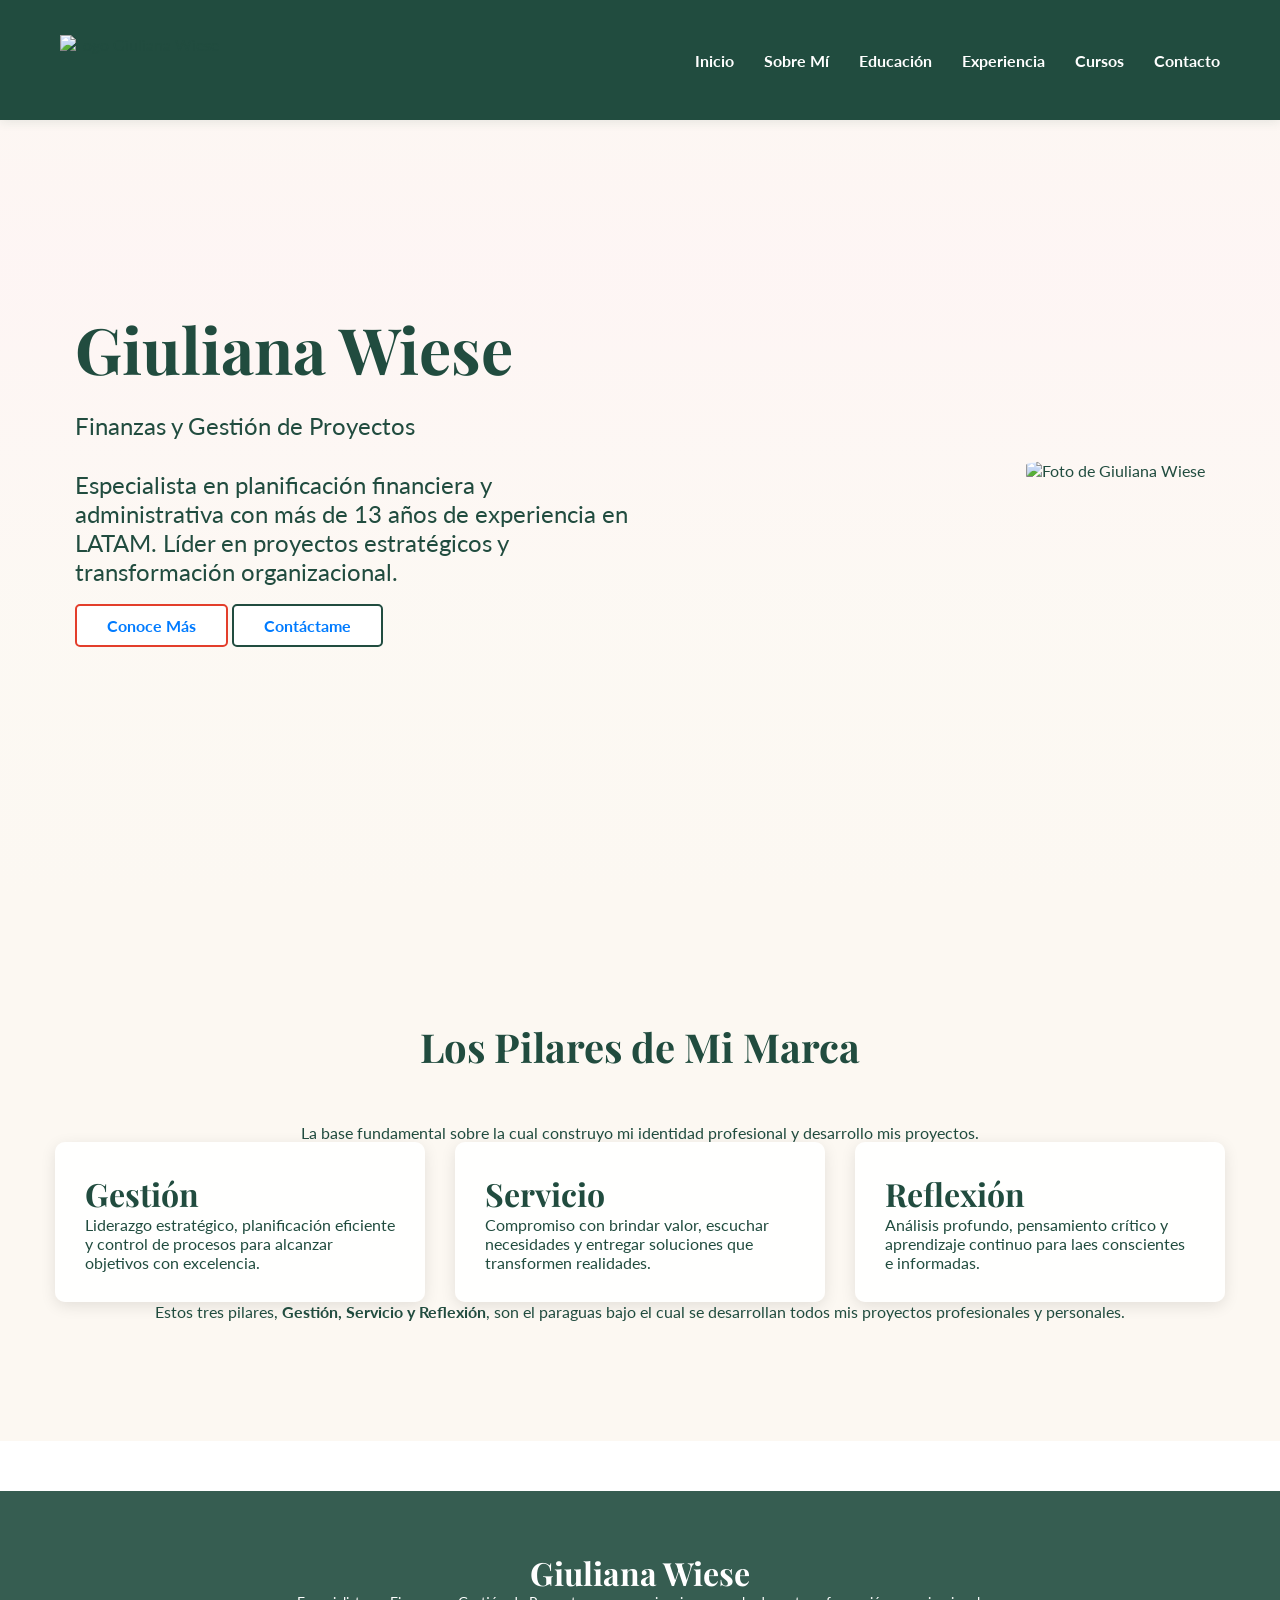
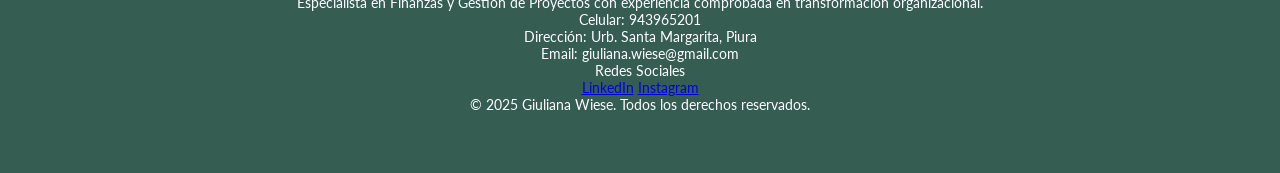
==== commit 98a16686: "in" ====
--- a/index.html
+++ b/index.html
@@ -3,202 +3,85 @@
 <head>
     <meta charset="UTF-8">
     <meta name="viewport" content="width=device-width, initial-scale=1.0">
-    <title>Giuliana Wiese</title>
-
-    <!-- LOGO GIULIANA WIESE - ICONO DEL NAVEGADOR -->
-    <link rel="shortcut icon" href="img/logo.svg" type="image/x-icon">
-
-    <!-- Bootstrap CSS -->
-    <link href="https://cdn.jsdelivr.net/npm/bootstrap@5.3.3/dist/css/bootstrap.min.css" rel="stylesheet">
-    <!-- Google Fonts -->
-    <link href="https://fonts.googleapis.com/css2?family=Playfair+Display:wght@400;700&family=Lato:wght@300;400;700&display=swap" rel="stylesheet">
-
+    <title>Giuliana Wiese - Finanzas y Gestión de Proyectos</title>
     <link rel="stylesheet" href="css/styles.css">
+    <link href="https://fonts.googleapis.com/css2?family=Lato:wght@400;700&family=Playfair+Display:wght@700&display=swap" rel="stylesheet">
 </head>
 <body class="page-gradient">
-    <script src="https://kit.fontawesome.com/812c8ee19a.js" crossorigin="anonymous"></script>
+    <header id="inicio" class="header">
+        <div class="container">
+            <img src="img/logo.png" alt="Logo Giuliana Wiese" class="logo">
+            <nav class="nav">
+                <ul>
+                    <li><a href="index.html">Inicio</a></li>
+                    <li><a href="sobre-mi.html">Sobre Mí</a></li>
+                    <li><a href="educacion.html">Educación</a></li>
+                    <li><a href="experiencia.html">Experiencia</a></li>
+                    <li><a href="cursos.html">Cursos</a></li>
+                    <li><a href="contacto.html">Contacto</a></li>
+                </ul>
+            </nav>
+        </div>
+    </header>
 
-<header class="header">
-    <div class="container">
-        <img src="img/giu.svg" alt="Logo Giuliana Wiese" class="logo">
-        
-        <button class="nav-toggle" aria-label="Abrir menú">
-            <i class="fa-solid fa-bars"></i>
-        </button>
-
-        <nav class="nav">
-            <ul class="nav-menu">
-                <li><a href="#inicio">Inicio</a></li>
-                <li><a href="#sobre-mi">Sobre Mí</a></li>
-                <li><a href="#educacion">Educación</a></li>
-                <li><a href="#proyectos">Experiencia</a></li>
-                <li><a href="#cursos">Cursos</a></li>
-                <li><a href="#footer">Contacto</a></li>
-            </ul>
-        </nav>
-    </div>
-</header>
-
-    <section id="inicio" class="hero">
+    <section class="hero">
         <div class="container">
-            <div class="row align-items-center">
-                <div class="col-md-4 col-12 text-center">
-                    <img src="img/GW.jpeg" alt="Giuliana Wiese" class="hero-photo img-fluid rounded-circle shadow">
+            <div class="hero-content">
+                <div class="hero-left">
+                    <h1>Giuliana Wiese</h1>
+                    <p>Finanzas y Gestión de Proyectos</p>
+                    <p>Especialista en planificación financiera y administrativa con más de 13 años de experiencia en LATAM. Líder en proyectos estratégicos y transformación organizacional.</p>
+                    <a href="sobre-mi.html" class="btn btn-outline-accent">Conoce Más</a>
+                    <a href="https://api.whatsapp.com/send?phone=+51943652011&text=%C2%A1Hola,%20Giuliana!%20Vi%20tu%20trabajo%20y%20me%20interesa%20%5BSERVICIO%5D.%20Mi%20proyecto%20trata%20sobre%20%5BTU%20IDEA%5D%20y%20me%20gustar%C3%ADa%20recibir%20informaci%C3%B3n%20sobre%20costos%20y%20tiempos.%20Mi%20nombre%20es%20%5BNOMBRE%5D." target="_blank" class="btn">Contáctame</a>
                 </div>
-                <div class="col-md-8 col-12">
-                    <h1 class="mb-4">Giuliana Wiese</h1>
-                    <h2 class="mb-4 text-muted">Finanzas y Gestión de Proyectos</h2>
-                    <p class="lead mb-4">Especialista en planificación financiera y administrativa con más de 13 años de experiencia en LATAM. Líder en proyectos estratégicos y transformación organizacional.</p>
-                    <a href="#sobre-mi" class="btn btn-lg me-3">Conoce Más</a>
-                    <a href="https://api.whatsapp.com/send?phone=+51943652011&text=%C2%A1Hola,%20Giuliana!%20Vi%20tu%20trabajo%20y%20me%20interesa%20%5BSERVICIO%5D.%20Mi%20proyecto%20trata%20sobre%20%5BTU%20IDEA%5D%20y%20me%20gustar%C3%ADa%20recibir%20informaci%C3%B3n%20sobre%20costos%20y%20tiempos.%20Mi%20nombre%20es%20%5BNOMBRE%5D." class="btn btn-outline-accent btn-lg">Contáctame</a>
+                <div class="hero-right">
+                    <img src="img/perfil.jpg" alt="Foto de Giuliana Wiese" class="hero-photo">
                 </div>
             </div>
         </div>
     </section>
 
-    <section id="sobre-mi" class="section">
+    <!-- Sección Pilares de la Marca -->
+    <section id="pilares-marca" class="section bg-light">
         <div class="container">
-            <h2>Sobre Mí</h2>
-            <div class="row text-center mt-5">
-                <div class="col-md-6 mb-4">
-                    <div class="metric-card">
-                        <i class="fas fa-user-tie fa-3x mb-3"></i>
-                        <h3>Roles Actuales</h3>
-                        <ul class="activity-list">
-                            <li>Fundadora y CEO de "Bambex Consultora"</li>
-                            <li>Fundadora y Presidente de la ONG "Fundación Ruby Luz"</li>
-                            <li>Autora del Blog "Código Gris" (<a href="https://codigogris.blogspot.com/" target="_blank">visitar blog</a>)</li>
-                            <li>Especialista en Planificación Financiera y administrativa - Top 200 LinkedIn Perú: #6 en mi sector</li>
-                        </ul>
-                    </div>
+            <h2>Los Pilares de Mi Marca</h2>
+            <p>La base fundamental sobre la cual construyo mi identidad profesional y desarrollo mis proyectos.</p>
+            <div class="proyectos-grid"> <!-- Usamos el grid genérico para los pilares -->
+                <div class="proyecto">
+                    <h3>Gestión</h3>
+                    <p>Liderazgo estratégico, planificación eficiente y control de procesos para alcanzar objetivos con excelencia.</p>
                 </div>
-                <div class="col-md-6 mb-4">
-                    <div class="metric-card">
-                        <i class="fas fa-briefcase fa-3x mb-3"></i>
-                        <h3>Experiencia Profesional</h3>
-                        <ul class="activity-list">
-                            <li>+13 años de experiencia en Gestión de Proyectos LATAM en los rubros: Inmobiliario, Construcción, Agrícola, Servicios, Educación, ONGs</li>
-                            <li>+10 años liderando proyectos como Elaboración de Plan Estratégico, Presupuestos (+500M), Implementación de ERPs</li>
-                            <li>+8 años participando en programas de Diseño y Mejora de procesos, Gestión de indicadores, Estrategias de mitigación de riesgos en épocas de crisis como Fenómeno del Niño y Covid 19</li>
-                            <li>+USD70M en financiamientos y garantías para inversiones de gran envergadura (bancos & fideicomisos)</li>
-                        </ul>
-                    </div>
+                <div class="proyecto">
+                    <h3>Servicio</h3>
+                    <p>Compromiso con brindar valor, escuchar necesidades y entregar soluciones que transformen realidades.</p>
+                </div>
+                <div class="proyecto">
+                    <h3>Reflexión</h3>
+                    <p>Análisis profundo, pensamiento crítico y aprendizaje continuo para laes conscientes e informadas.</p>
                 </div>
             </div>
-        </div>
-    </section>
-
-    <section id="educacion" class="section bg-light">
-        <div class="container">
-            <h2>Educación y Formación</h2>
-            <ul>
-                <li><strong>Centrum PUCP</strong>: Maestría en Administración Estratégica de empresas, 2025 (Título en trámite).</li>
-                <li><strong>Universidad Esan</strong>: Diplomado Gestión Financiera, 2016; Curso Intensivo de Contabilidad, 2021.</li>
-                <li><strong>Universidad Nacional de Piura</strong>: Licenciada en Administración de Empresas, 2014 (Décimo Superior).</li>
-                <li><strong>Universidad Peruana de Ciencias Aplicadas - UPC</strong>: Diplomado Gestión de Riesgos, 2021.</li>
-                <li><strong>Cámara Nacional de Comercio del Perú</strong>: Diplomado Gestión de Proyectos, 2015.</li>
-                <li><strong>Idiomas</strong>: Inglés Intermedio, 2025 (Idiomas PUCP); Italiano Nivel Básico, 2025 (LinguaBoost).</li>
-            </ul>
-        </div>
-    </section>
-
-    <section id="proyectos" class="section">
-        <div class="container">
-            <h2>Experiencia Laboral</h2>
-            <div id="proyectosCarousel" class="carousel slide" data-bs-ride="carousel">
-                <div class="carousel-inner">
-                    <div class="carousel-item active">
-                        <div class="proyecto">
-                            <h3>Fundadora y CEO - Bambex Consultora (Enero 2023 - Actualidad)</h3>
-                            <p>Elaboración, ejecución y control de perfiles de proyectos de inversión y presupuestos. Gestión de Proyectos. Reestructuración organizacional, administrativo y financiero. Diagnóstico, formulación de estrategias y hojas de ruta. Intermediación financiera con bancos y fondos. Speaker, Capacitaciones, Conferencias.</p>
-                        </div>
-                    </div>
-                    <div class="carousel-item">
-                        <div class="proyecto">
-                            <h3>Jefa de Administración y Finanzas - Inmobiliaria Miraflores del Perú SAC (Febrero 2015 - Diciembre 2022)</h3>
-                            <p>Negociación en tasaciones de USD50M (aumento 80%). Reestructuración de deuda USD30M. Gestión Reactiva Perú S/.10M. Automatización de reportes (reducción de 15 días a 1). Elaboración y control de presupuestos USD50M-500M. Intermediación con bancos, manejo de garantías.</p>
-                        </div>
-                    </div>
-                    <div class="carousel-item">
-                        <div class="proyecto">
-                            <h3>Analista de Proyectos Nacionales - Grupo Inversiones San José SAC (Mayo 2014 - Enero 2015)</h3>
-                            <p>Reconstrucción de flujo de caja de 8 años en 4 meses. Implementación ERP Nisira en 3 meses. Elaboración de proyecciones inmobiliarias y agrícolas de 10+ años. Control presupuestal y evaluación de procesos.</p>
-                        </div>
-                    </div>
-                </div>
-                <button class="carousel-control-prev" type="button" data-bs-target="#proyectosCarousel" data-bs-slide="prev">
-                    <span class="carousel-control-prev-icon" aria-hidden="true"></span>
-                    <span class="visually-hidden">Previous</span>
-                </button>
-                <button class="carousel-control-next" type="button" data-bs-target="#proyectosCarousel" data-bs-slide="next">
-                    <span class="carousel-control-next-icon" aria-hidden="true"></span>
-                    <span class="visually-hidden">Next</span>
-                </button>
-            </div>
-        </div>
-    </section>
-
-    <section id="cursos" class="section bg-light">
-        <div class="container">
-            <h2>Cursos y Certificaciones</h2>
-            <div id="cursosCarousel" class="carousel slide" data-bs-ride="carousel">
-                <div class="carousel-inner">
-                    <div class="carousel-item active">
-                        <img src="https://capacitaciones.fri-esan.edu.pe/upload/certificates/174352535967ec15ef58862-certificado%20curso%20.png" alt="Curso ESAN" class="d-block w-100">
-                    </div>
-                    <div class="carousel-item">
-                        <img src="https://media.licdn.com/dms/image/v2/D4E22AQFYQ2NC1xnrow/feedshare-shrink_800/B4EZf3nHykHIAo-/0/1752205920283?e=2147483647&v=beta&t=PQYi19k3oQAfQqUS75nJ3C7Ima34NGa8TEet9ImayVM" alt="Curso PUCP" class="d-block w-100">
-                    </div>
-                    <div class="carousel-item">
-                        <img src="https://postgrado.upc.edu.pe/landings/images/certificados/certificacion-en-lean-construction-management.jpg" alt="Curso UPC" class="d-block w-100">
-                    </div>
-                </div>
-                <button class="carousel-control-prev" type="button" data-bs-target="#cursosCarousel" data-bs-slide="prev">
-                    <span class="carousel-control-prev-icon" aria-hidden="true"></span>
-                    <span class="visually-hidden">Previous</span>
-                </button>
-                <button class="carousel-control-next" type="button" data-bs-target="#cursosCarousel" data-bs-slide="next">
-                    <span class="carousel-control-next-icon" aria-hidden="true"></span>
-                    <span class="visually-hidden">Next</span>
-                </button>
-            </div>
+            <p>Estos tres pilares, <strong>Gestión, Servicio y Reflexión</strong>, son el paraguas bajo el cual se desarrollan todos mis proyectos profesionales y personales.</p>
         </div>
     </section>
 
     <footer id="footer" class="footer">
         <div class="container">
-            <div class="row">
-                <div class="col-md-4">
-                    <h5>Giuliana Wiese</h5>
-                    <p>Especialista en Finanzas y Gestión de Proyectos con experiencia comprobada en transformación organizacional.</p>
-                </div>
-                <div class="col-md-4">
-                    <h5>Contacto</h5>
-                    <p><i class="fas fa-phone"></i> Celular: 943965201</p>
-                    <p><i class="fas fa-map-marker-alt"></i> Dirección: Urb. Santa Margarita, Piura</p>
-                    <p><i class="fas fa-envelope"></i> Email: giuliana.wiese@gmail.com</p>
-                </div>
-                <div class="col-md-4 text-md-end">
-                    <h5>Redes Sociales</h5>
-                    <a href="https://pe.linkedin.com/in/giuliana-wiese" target="_blank" class="text-white me-3"><i class="fab fa-linkedin"></i> LinkedIn</a><br>
-                    <a href="https://www.instagram.com/giuliana.wiese/" target="_blank" class="text-white"><i class="fab fa-instagram"></i> Instagram</a>
-                </div>
+            <h3>Giuliana Wiese</h3>
+            <p>Especialista en Finanzas y Gestión de Proyectos con experiencia comprobada en transformación organizacional.</p>
+            <div class="contact-info">
+                <p> Celular: 943965201</p>
+                <p> Dirección: Urb. Santa Margarita, Piura</p>
+                <p> Email: giuliana.wiese@gmail.com</p>
             </div>
-            <hr class="my-4">
-            <p class="mb-0">© 2025 Giuliana Wiese. Todos los derechos reservados.</p>
+            <div class="social-links">
+                <p>Redes Sociales</p>
+                <a href="https://pe.linkedin.com/in/giuliana-wiese" target="_blank"> LinkedIn</a>
+                <a href="https://www.instagram.com/giuliana.wiese/" target="_blank"> Instagram</a>
+            </div>
+            <p>&copy; 2025 Giuliana Wiese. Todos los derechos reservados.</p>
         </div>
     </footer>
 
     <script src="js/script.js"></script>
-    <!-- Bootstrap JS -->
-    <script src="https://cdn.jsdelivr.net/npm/bootstrap@5.3.3/dist/js/bootstrap.bundle.min.js"></script>
-    <script>
-    const navToggle = document.querySelector(".nav-toggle");
-    const navMenu = document.querySelector(".nav");
-
-    navToggle.addEventListener("click", () => {
-        navMenu.classList.toggle("active");
-    });
-    </script>
 </body>
 </html>
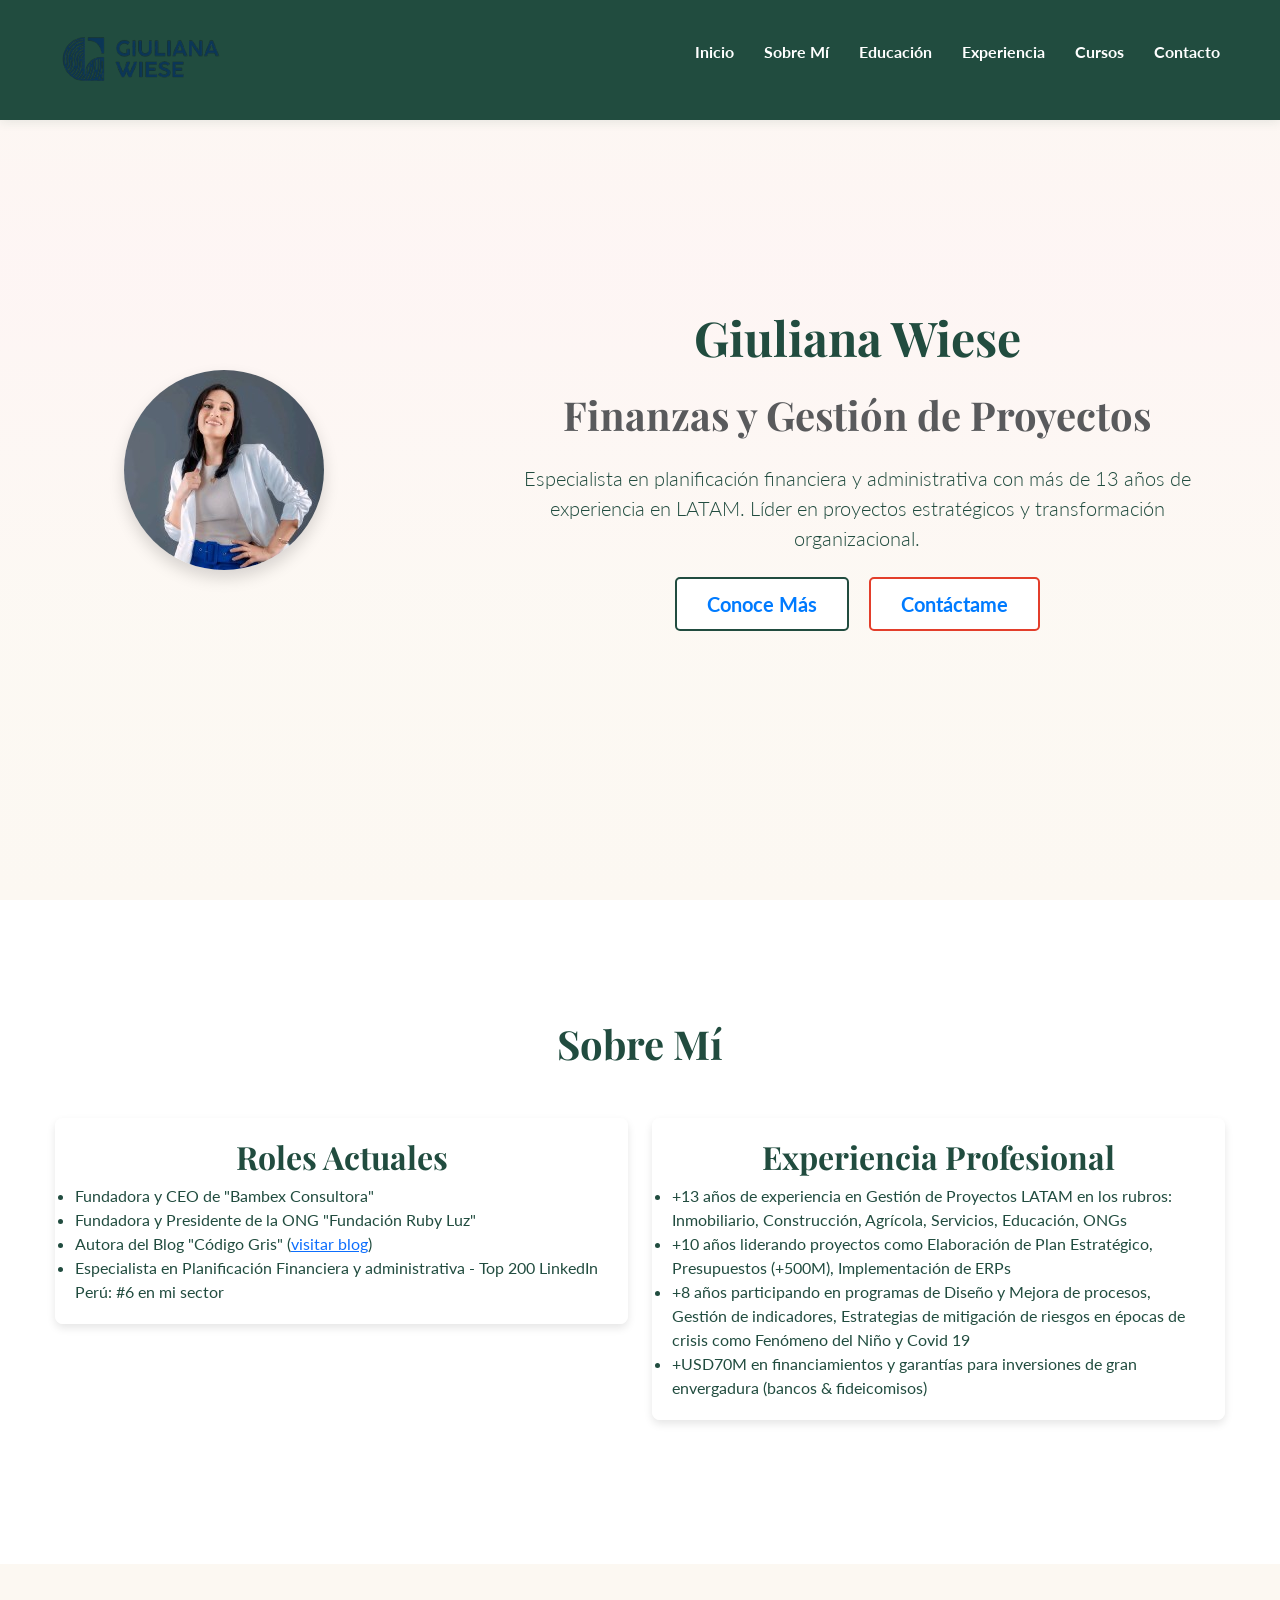
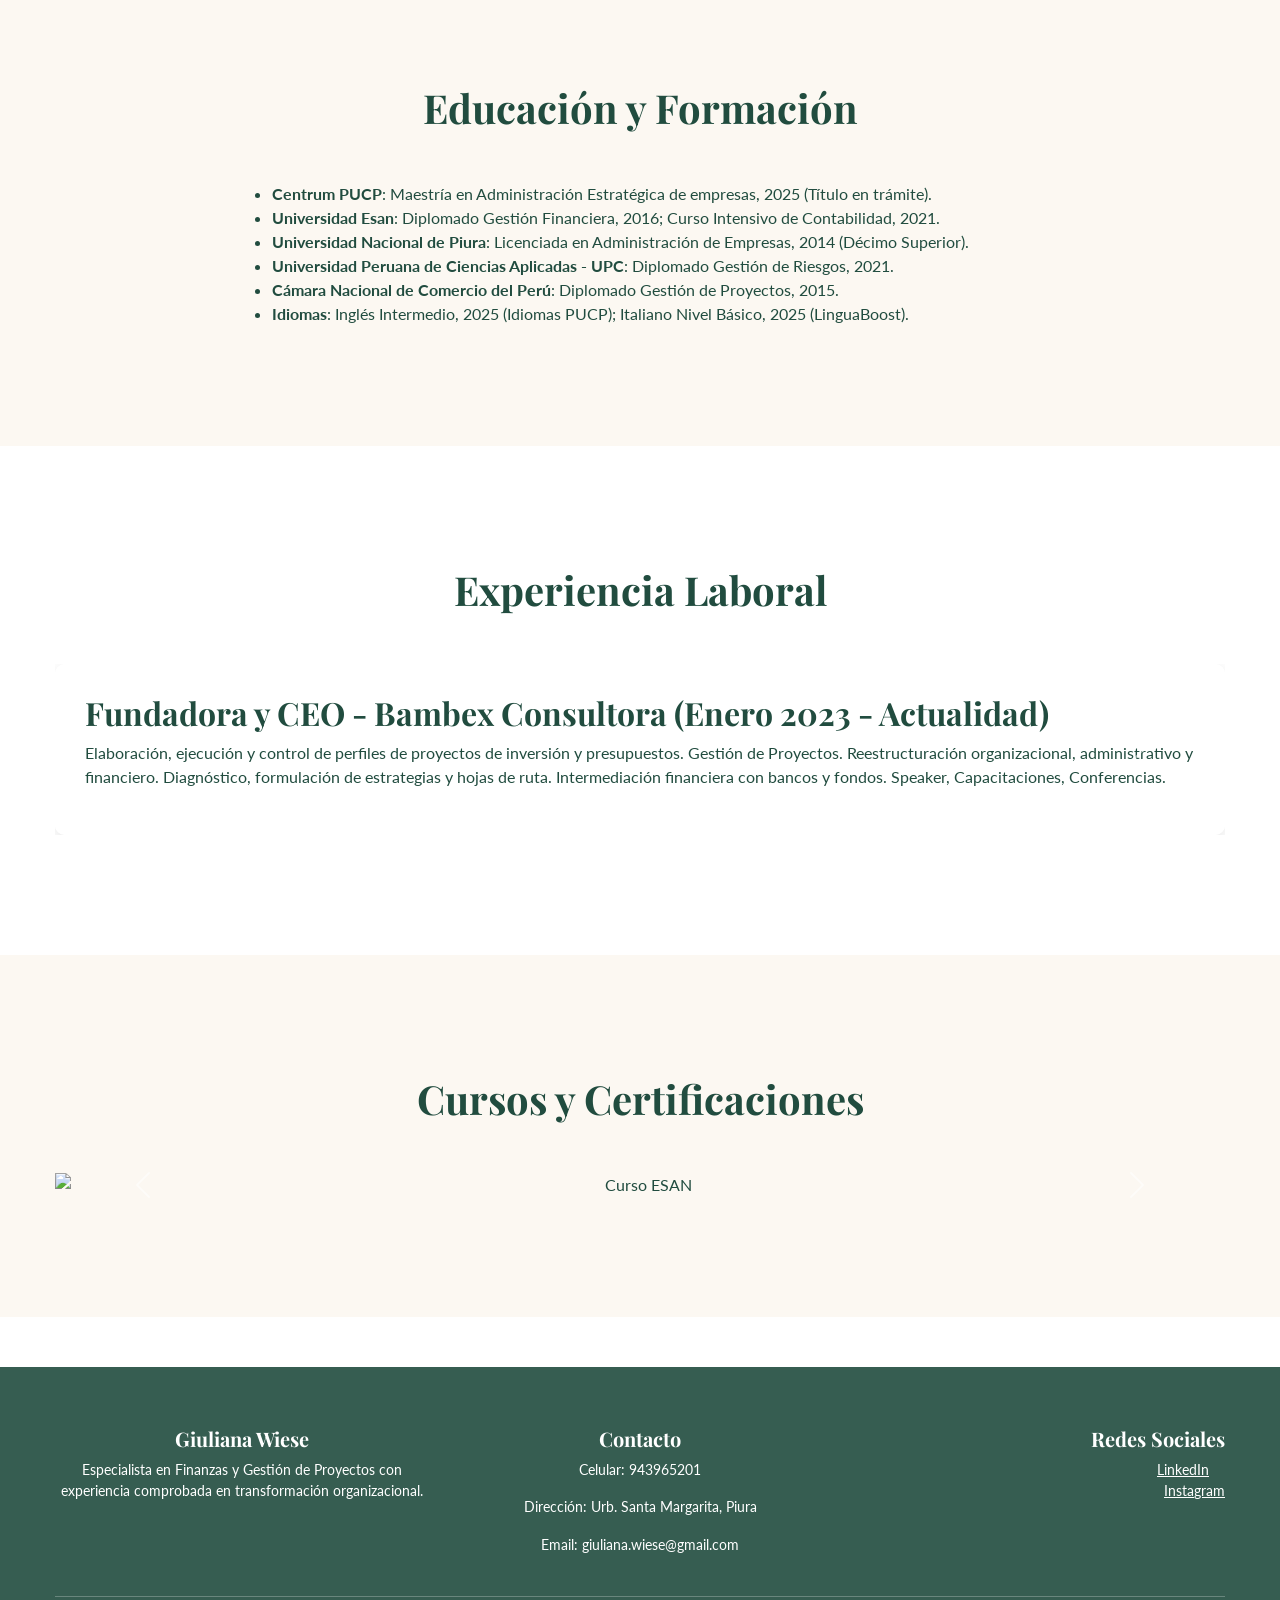
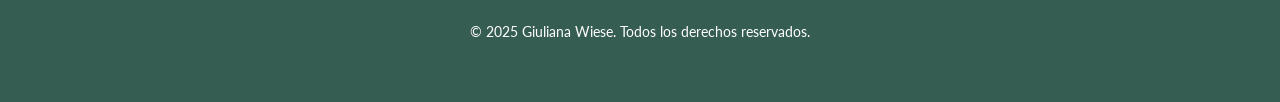
==== commit 3d89cd13: "upft" ====
--- a/index.html
+++ b/index.html
@@ -3,85 +3,202 @@
 <head>
     <meta charset="UTF-8">
     <meta name="viewport" content="width=device-width, initial-scale=1.0">
-    <title>Giuliana Wiese - Finanzas y Gestión de Proyectos</title>
+    <title>Giuliana Wiese</title>
+
+    <!-- LOGO GIULIANA WIESE - ICONO DEL NAVEGADOR -->
+    <link rel="shortcut icon" href="img/logo.svg" type="image/x-icon">
+
+    <!-- Bootstrap CSS -->
+    <link href="https://cdn.jsdelivr.net/npm/bootstrap@5.3.3/dist/css/bootstrap.min.css" rel="stylesheet">
+    <!-- Google Fonts -->
+    <link href="https://fonts.googleapis.com/css2?family=Playfair+Display:wght@400;700&family=Lato:wght@300;400;700&display=swap" rel="stylesheet">
+
     <link rel="stylesheet" href="css/styles.css">
-    <link href="https://fonts.googleapis.com/css2?family=Lato:wght@400;700&family=Playfair+Display:wght@700&display=swap" rel="stylesheet">
 </head>
 <body class="page-gradient">
-    <header id="inicio" class="header">
-        <div class="container">
-            <img src="img/logo.png" alt="Logo Giuliana Wiese" class="logo">
-            <nav class="nav">
-                <ul>
-                    <li><a href="index.html">Inicio</a></li>
-                    <li><a href="sobre-mi.html">Sobre Mí</a></li>
-                    <li><a href="educacion.html">Educación</a></li>
-                    <li><a href="experiencia.html">Experiencia</a></li>
-                    <li><a href="cursos.html">Cursos</a></li>
-                    <li><a href="contacto.html">Contacto</a></li>
-                </ul>
-            </nav>
-        </div>
-    </header>
-
-    <section class="hero">
-        <div class="container">
-            <div class="hero-content">
-                <div class="hero-left">
-                    <h1>Giuliana Wiese</h1>
-                    <p>Finanzas y Gestión de Proyectos</p>
-                    <p>Especialista en planificación financiera y administrativa con más de 13 años de experiencia en LATAM. Líder en proyectos estratégicos y transformación organizacional.</p>
-                    <a href="sobre-mi.html" class="btn btn-outline-accent">Conoce Más</a>
-                    <a href="https://api.whatsapp.com/send?phone=+51943652011&text=%C2%A1Hola,%20Giuliana!%20Vi%20tu%20trabajo%20y%20me%20interesa%20%5BSERVICIO%5D.%20Mi%20proyecto%20trata%20sobre%20%5BTU%20IDEA%5D%20y%20me%20gustar%C3%ADa%20recibir%20informaci%C3%B3n%20sobre%20costos%20y%20tiempos.%20Mi%20nombre%20es%20%5BNOMBRE%5D." target="_blank" class="btn">Contáctame</a>
-                </div>
-                <div class="hero-right">
-                    <img src="img/perfil.jpg" alt="Foto de Giuliana Wiese" class="hero-photo">
-                </div>
-            </div>
-        </div>
-    </section>
-
-    <!-- Sección Pilares de la Marca -->
-    <section id="pilares-marca" class="section bg-light">
-        <div class="container">
-            <h2>Los Pilares de Mi Marca</h2>
-            <p>La base fundamental sobre la cual construyo mi identidad profesional y desarrollo mis proyectos.</p>
-            <div class="proyectos-grid"> <!-- Usamos el grid genérico para los pilares -->
-                <div class="proyecto">
-                    <h3>Gestión</h3>
-                    <p>Liderazgo estratégico, planificación eficiente y control de procesos para alcanzar objetivos con excelencia.</p>
-                </div>
-                <div class="proyecto">
-                    <h3>Servicio</h3>
-                    <p>Compromiso con brindar valor, escuchar necesidades y entregar soluciones que transformen realidades.</p>
-                </div>
-                <div class="proyecto">
-                    <h3>Reflexión</h3>
-                    <p>Análisis profundo, pensamiento crítico y aprendizaje continuo para laes conscientes e informadas.</p>
-                </div>
-            </div>
-            <p>Estos tres pilares, <strong>Gestión, Servicio y Reflexión</strong>, son el paraguas bajo el cual se desarrollan todos mis proyectos profesionales y personales.</p>
+    <script src="https://kit.fontawesome.com/812c8ee19a.js" crossorigin="anonymous"></script>
+
+<header class="header">
+    <div class="container">
+        <img src="img/giu.svg" alt="Logo Giuliana Wiese" class="logo">
+        
+        <button class="nav-toggle" aria-label="Abrir menú">
+            <i class="fa-solid fa-bars"></i>
+        </button>
+
+        <nav class="nav">
+            <ul class="nav-menu">
+                <li><a href="#inicio">Inicio</a></li>
+                <li><a href="#sobre-mi">Sobre Mí</a></li>
+                <li><a href="#educacion">Educación</a></li>
+                <li><a href="#proyectos">Experiencia</a></li>
+                <li><a href="#cursos">Cursos</a></li>
+                <li><a href="#footer">Contacto</a></li>
+            </ul>
+        </nav>
+    </div>
+</header>
+
+    <section id="inicio" class="hero">
+        <div class="container">
+            <div class="row align-items-center">
+                <div class="col-md-4 col-12 text-center">
+                    <img src="img/GW.jpeg" alt="Giuliana Wiese" class="hero-photo img-fluid rounded-circle shadow">
+                </div>
+                <div class="col-md-8 col-12">
+                    <h1 class="mb-4">Giuliana Wiese</h1>
+                    <h2 class="mb-4 text-muted">Finanzas y Gestión de Proyectos</h2>
+                    <p class="lead mb-4">Especialista en planificación financiera y administrativa con más de 13 años de experiencia en LATAM. Líder en proyectos estratégicos y transformación organizacional.</p>
+                    <a href="#sobre-mi" class="btn btn-lg me-3">Conoce Más</a>
+                    <a href="https://api.whatsapp.com/send?phone=+51943652011&text=%C2%A1Hola,%20Giuliana!%20Vi%20tu%20trabajo%20y%20me%20interesa%20%5BSERVICIO%5D.%20Mi%20proyecto%20trata%20sobre%20%5BTU%20IDEA%5D%20y%20me%20gustar%C3%ADa%20recibir%20informaci%C3%B3n%20sobre%20costos%20y%20tiempos.%20Mi%20nombre%20es%20%5BNOMBRE%5D." class="btn btn-outline-accent btn-lg">Contáctame</a>
+                </div>
+            </div>
+        </div>
+    </section>
+
+    <section id="sobre-mi" class="section">
+        <div class="container">
+            <h2>Sobre Mí</h2>
+            <div class="row text-center mt-5">
+                <div class="col-md-6 mb-4">
+                    <div class="metric-card">
+                        <i class="fas fa-user-tie fa-3x mb-3"></i>
+                        <h3>Roles Actuales</h3>
+                        <ul class="activity-list">
+                            <li>Fundadora y CEO de "Bambex Consultora"</li>
+                            <li>Fundadora y Presidente de la ONG "Fundación Ruby Luz"</li>
+                            <li>Autora del Blog "Código Gris" (<a href="https://codigogris.blogspot.com/" target="_blank">visitar blog</a>)</li>
+                            <li>Especialista en Planificación Financiera y administrativa - Top 200 LinkedIn Perú: #6 en mi sector</li>
+                        </ul>
+                    </div>
+                </div>
+                <div class="col-md-6 mb-4">
+                    <div class="metric-card">
+                        <i class="fas fa-briefcase fa-3x mb-3"></i>
+                        <h3>Experiencia Profesional</h3>
+                        <ul class="activity-list">
+                            <li>+13 años de experiencia en Gestión de Proyectos LATAM en los rubros: Inmobiliario, Construcción, Agrícola, Servicios, Educación, ONGs</li>
+                            <li>+10 años liderando proyectos como Elaboración de Plan Estratégico, Presupuestos (+500M), Implementación de ERPs</li>
+                            <li>+8 años participando en programas de Diseño y Mejora de procesos, Gestión de indicadores, Estrategias de mitigación de riesgos en épocas de crisis como Fenómeno del Niño y Covid 19</li>
+                            <li>+USD70M en financiamientos y garantías para inversiones de gran envergadura (bancos & fideicomisos)</li>
+                        </ul>
+                    </div>
+                </div>
+            </div>
+        </div>
+    </section>
+
+    <section id="educacion" class="section bg-light">
+        <div class="container">
+            <h2>Educación y Formación</h2>
+            <ul>
+                <li><strong>Centrum PUCP</strong>: Maestría en Administración Estratégica de empresas, 2025 (Título en trámite).</li>
+                <li><strong>Universidad Esan</strong>: Diplomado Gestión Financiera, 2016; Curso Intensivo de Contabilidad, 2021.</li>
+                <li><strong>Universidad Nacional de Piura</strong>: Licenciada en Administración de Empresas, 2014 (Décimo Superior).</li>
+                <li><strong>Universidad Peruana de Ciencias Aplicadas - UPC</strong>: Diplomado Gestión de Riesgos, 2021.</li>
+                <li><strong>Cámara Nacional de Comercio del Perú</strong>: Diplomado Gestión de Proyectos, 2015.</li>
+                <li><strong>Idiomas</strong>: Inglés Intermedio, 2025 (Idiomas PUCP); Italiano Nivel Básico, 2025 (LinguaBoost).</li>
+            </ul>
+        </div>
+    </section>
+
+    <section id="proyectos" class="section">
+        <div class="container">
+            <h2>Experiencia Laboral</h2>
+            <div id="proyectosCarousel" class="carousel slide" data-bs-ride="carousel">
+                <div class="carousel-inner">
+                    <div class="carousel-item active">
+                        <div class="proyecto">
+                            <h3>Fundadora y CEO - Bambex Consultora (Enero 2023 - Actualidad)</h3>
+                            <p>Elaboración, ejecución y control de perfiles de proyectos de inversión y presupuestos. Gestión de Proyectos. Reestructuración organizacional, administrativo y financiero. Diagnóstico, formulación de estrategias y hojas de ruta. Intermediación financiera con bancos y fondos. Speaker, Capacitaciones, Conferencias.</p>
+                        </div>
+                    </div>
+                    <div class="carousel-item">
+                        <div class="proyecto">
+                            <h3>Jefa de Administración y Finanzas - Inmobiliaria Miraflores del Perú SAC (Febrero 2015 - Diciembre 2022)</h3>
+                            <p>Negociación en tasaciones de USD50M (aumento 80%). Reestructuración de deuda USD30M. Gestión Reactiva Perú S/.10M. Automatización de reportes (reducción de 15 días a 1). Elaboración y control de presupuestos USD50M-500M. Intermediación con bancos, manejo de garantías.</p>
+                        </div>
+                    </div>
+                    <div class="carousel-item">
+                        <div class="proyecto">
+                            <h3>Analista de Proyectos Nacionales - Grupo Inversiones San José SAC (Mayo 2014 - Enero 2015)</h3>
+                            <p>Reconstrucción de flujo de caja de 8 años en 4 meses. Implementación ERP Nisira en 3 meses. Elaboración de proyecciones inmobiliarias y agrícolas de 10+ años. Control presupuestal y evaluación de procesos.</p>
+                        </div>
+                    </div>
+                </div>
+                <button class="carousel-control-prev" type="button" data-bs-target="#proyectosCarousel" data-bs-slide="prev">
+                    <span class="carousel-control-prev-icon" aria-hidden="true"></span>
+                    <span class="visually-hidden">Previous</span>
+                </button>
+                <button class="carousel-control-next" type="button" data-bs-target="#proyectosCarousel" data-bs-slide="next">
+                    <span class="carousel-control-next-icon" aria-hidden="true"></span>
+                    <span class="visually-hidden">Next</span>
+                </button>
+            </div>
+        </div>
+    </section>
+
+    <section id="cursos" class="section bg-light">
+        <div class="container">
+            <h2>Cursos y Certificaciones</h2>
+            <div id="cursosCarousel" class="carousel slide" data-bs-ride="carousel">
+                <div class="carousel-inner">
+                    <div class="carousel-item active">
+                        <img src="https://capacitaciones.fri-esan.edu.pe/upload/certificates/174352535967ec15ef58862-certificado%20curso%20.png" alt="Curso ESAN" class="d-block w-100">
+                    </div>
+                    <div class="carousel-item">
+                        <img src="https://media.licdn.com/dms/image/v2/D4E22AQFYQ2NC1xnrow/feedshare-shrink_800/B4EZf3nHykHIAo-/0/1752205920283?e=2147483647&v=beta&t=PQYi19k3oQAfQqUS75nJ3C7Ima34NGa8TEet9ImayVM" alt="Curso PUCP" class="d-block w-100">
+                    </div>
+                    <div class="carousel-item">
+                        <img src="https://postgrado.upc.edu.pe/landings/images/certificados/certificacion-en-lean-construction-management.jpg" alt="Curso UPC" class="d-block w-100">
+                    </div>
+                </div>
+                <button class="carousel-control-prev" type="button" data-bs-target="#cursosCarousel" data-bs-slide="prev">
+                    <span class="carousel-control-prev-icon" aria-hidden="true"></span>
+                    <span class="visually-hidden">Previous</span>
+                </button>
+                <button class="carousel-control-next" type="button" data-bs-target="#cursosCarousel" data-bs-slide="next">
+                    <span class="carousel-control-next-icon" aria-hidden="true"></span>
+                    <span class="visually-hidden">Next</span>
+                </button>
+            </div>
         </div>
     </section>
 
     <footer id="footer" class="footer">
         <div class="container">
-            <h3>Giuliana Wiese</h3>
-            <p>Especialista en Finanzas y Gestión de Proyectos con experiencia comprobada en transformación organizacional.</p>
-            <div class="contact-info">
-                <p> Celular: 943965201</p>
-                <p> Dirección: Urb. Santa Margarita, Piura</p>
-                <p> Email: giuliana.wiese@gmail.com</p>
-            </div>
-            <div class="social-links">
-                <p>Redes Sociales</p>
-                <a href="https://pe.linkedin.com/in/giuliana-wiese" target="_blank"> LinkedIn</a>
-                <a href="https://www.instagram.com/giuliana.wiese/" target="_blank"> Instagram</a>
-            </div>
-            <p>&copy; 2025 Giuliana Wiese. Todos los derechos reservados.</p>
+            <div class="row">
+                <div class="col-md-4">
+                    <h5>Giuliana Wiese</h5>
+                    <p>Especialista en Finanzas y Gestión de Proyectos con experiencia comprobada en transformación organizacional.</p>
+                </div>
+                <div class="col-md-4">
+                    <h5>Contacto</h5>
+                    <p><i class="fas fa-phone"></i> Celular: 943965201</p>
+                    <p><i class="fas fa-map-marker-alt"></i> Dirección: Urb. Santa Margarita, Piura</p>
+                    <p><i class="fas fa-envelope"></i> Email: giuliana.wiese@gmail.com</p>
+                </div>
+                <div class="col-md-4 text-md-end">
+                    <h5>Redes Sociales</h5>
+                    <a href="https://pe.linkedin.com/in/giuliana-wiese" target="_blank" class="text-white me-3"><i class="fab fa-linkedin"></i> LinkedIn</a><br>
+                    <a href="https://www.instagram.com/giuliana.wiese/" target="_blank" class="text-white"><i class="fab fa-instagram"></i> Instagram</a>
+                </div>
+            </div>
+            <hr class="my-4">
+            <p class="mb-0">© 2025 Giuliana Wiese. Todos los derechos reservados.</p>
         </div>
     </footer>
 
     <script src="js/script.js"></script>
+    <!-- Bootstrap JS -->
+    <script src="https://cdn.jsdelivr.net/npm/bootstrap@5.3.3/dist/js/bootstrap.bundle.min.js"></script>
+    <script>
+    const navToggle = document.querySelector(".nav-toggle");
+    const navMenu = document.querySelector(".nav");
+
+    navToggle.addEventListener("click", () => {
+        navMenu.classList.toggle("active");
+    });
+    </script>
 </body>
-</html>+</html>
